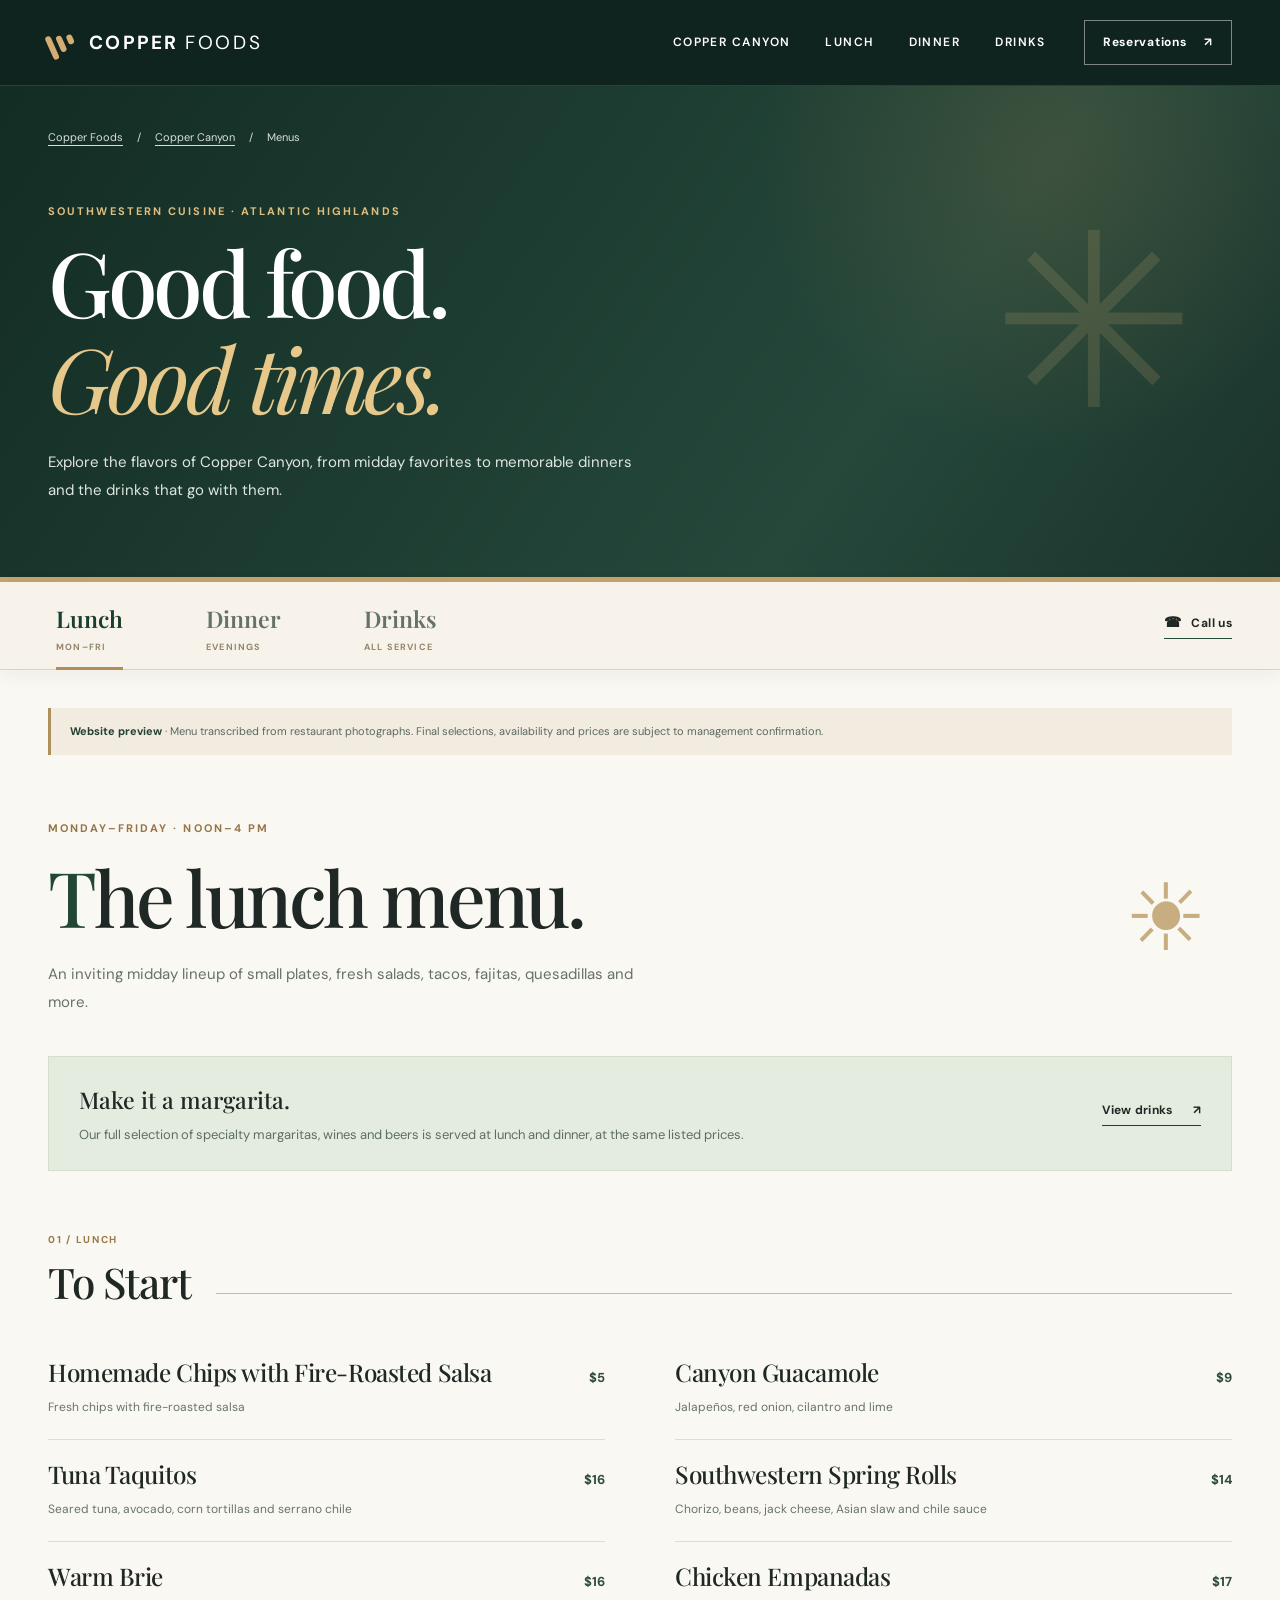
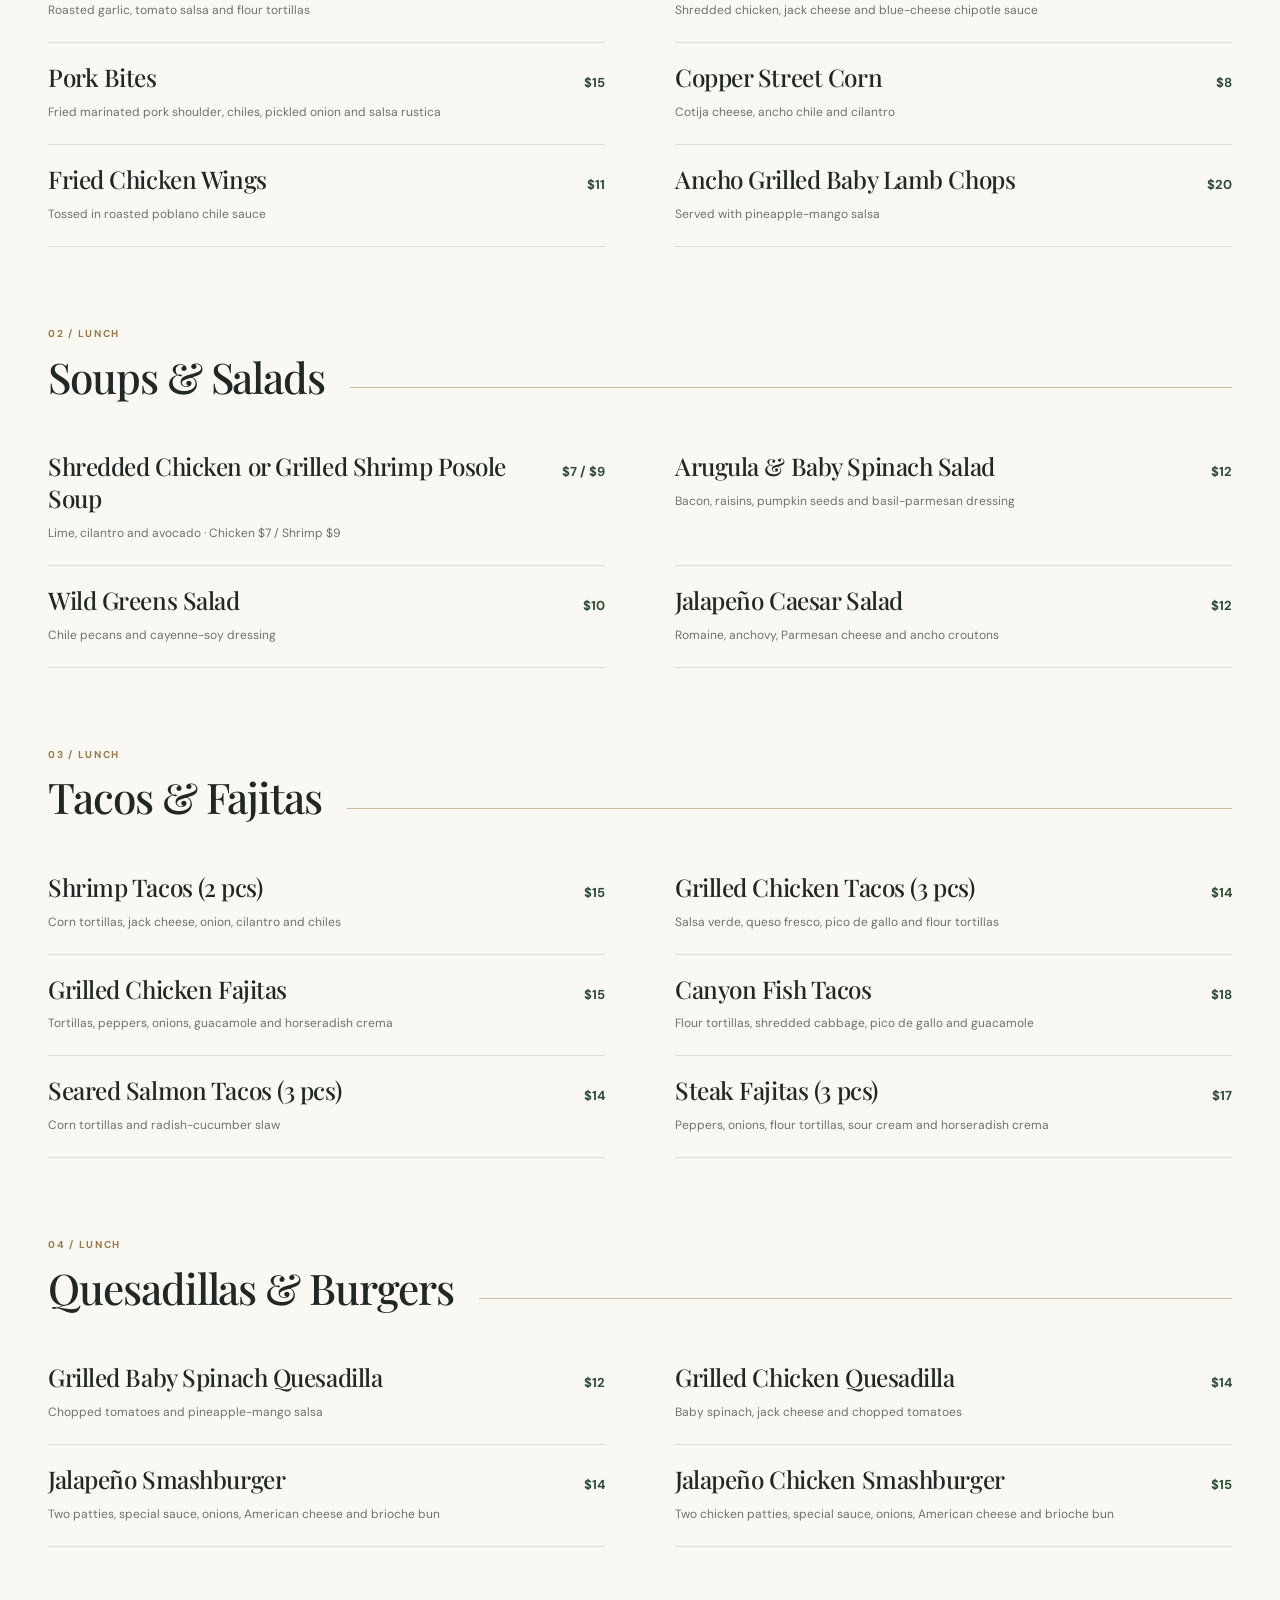
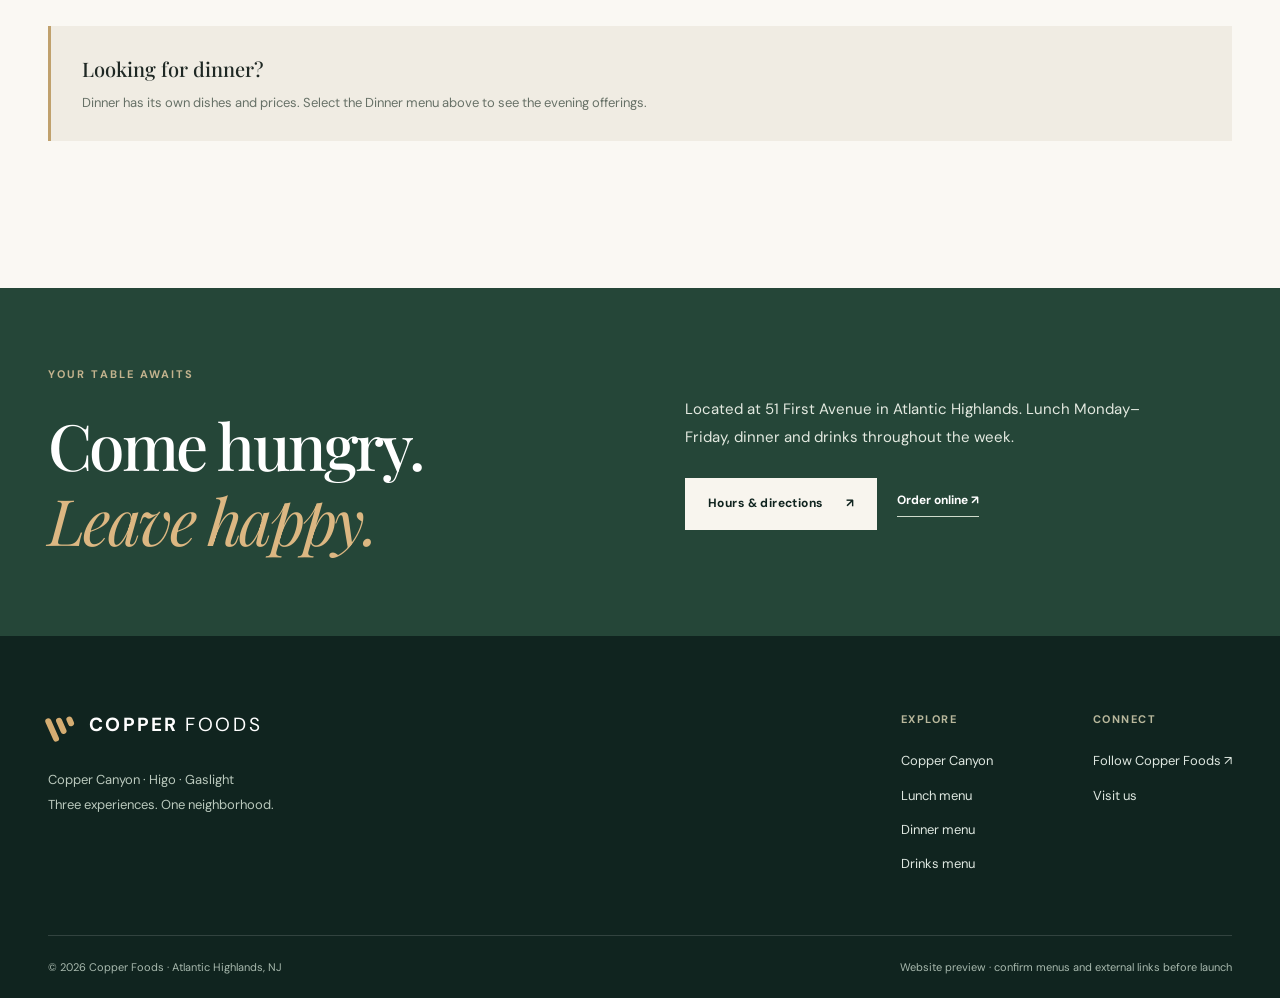
==== copper-canyon-menus.html @ 38e433e1 "Refine Rosé description on public-facing menu preview" ====
<!DOCTYPE html>
<html lang="en">
<head>
 <meta charset="utf-8">
 <meta name="viewport" content="width=device-width, initial-scale=1">
 <meta name="theme-color" content="#142720">
 <meta name="description" content="Explore Copper Canyon's lunch, dinner, and drinks menus in Atlantic Highlands, NJ. Signature margaritas, tequila, wine, beer, Southwestern plates and more.">
 <meta property="og:title" content="Lunch, Dinner & Drinks | Copper Canyon">
 <meta property="og:description" content="Explore the food and drinks at Copper Canyon in Atlantic Highlands, NJ.">
 <title>Menus | Copper Canyon | Atlantic Highlands</title>
 <link rel="preconnect" href="https://fonts.googleapis.com">
 <link rel="preconnect" href="https://fonts.gstatic.com" crossorigin>
 <link href="https://fonts.googleapis.com/css2?family=DM+Sans:wght@400;500;600;700&family=Playfair+Display:wght@400;500;600;700&display=swap" rel="stylesheet">
 <link rel="stylesheet" href="styles.css">
 <link rel="stylesheet" href="copper-canyon-menus.css">
 <script src="app.js" defer></script>
 <script src="copper-canyon-menus.js" defer></script>
</head>
<body class="cc-menu-site">
<a class="skip-link" href="#main">Skip to menus</a>
<header class="site-header">
 <div class="header-inner shell">
  <a class="wordmark" href="index.html" aria-label="Copper Foods home"><span class="wordmark-symbol" aria-hidden="true"><span></span><span></span><span></span></span><span>COPPER <em>FOODS</em></span></a>
  <nav class="desktop-nav" aria-label="Main navigation"><a href="copper-canyon.html">Copper Canyon</a><a href="#lunch">Lunch</a><a href="#dinner">Dinner</a><a href="#drinks">Drinks</a></nav>
  <a class="header-cta" href="https://www.yelp.com/reservations/copper-canyon-atlantic-highlands" target="_blank" rel="noopener noreferrer">Reservations <span aria-hidden="true">↗</span></a>
  <button class="menu-toggle" type="button" aria-expanded="false" aria-controls="mobile-navigation" aria-label="Open navigation"><span></span><span></span><span></span></button>
 </div>
 <nav class="mobile-nav" id="mobile-navigation" aria-label="Mobile navigation" hidden><a href="copper-canyon.html">Copper Canyon home</a><a href="#lunch">Lunch menu</a><a href="#dinner">Dinner menu</a><a href="#drinks">Drinks menu</a><a href="https://www.yelp.com/reservations/copper-canyon-atlantic-highlands" target="_blank" rel="noopener noreferrer">Reservations ↗</a></nav>
</header>
<main id="main">
<section class="digital-hero">
 <div class="section-shell digital-hero-content">
  <nav class="digital-breadcrumb" aria-label="Breadcrumb"><a href="index.html">Copper Foods</a><span>/</span><a href="copper-canyon.html">Copper Canyon</a><span>/</span><span aria-current="page">Menus</span></nav>
  <p class="eyebrow">SOUTHWESTERN CUISINE · ATLANTIC HIGHLANDS</p>
  <h1>Good food.<br><em>Good times.</em></h1>
  <p>Explore the flavors of Copper Canyon, from midday favorites to memorable dinners and the drinks that go with them.</p>
  <div class="digital-hero-sun" aria-hidden="true">✳</div>
 </div>
</section>
<div class="digital-menu-tools" id="menu-navigation">
 <div class="section-shell digital-menu-tools-inner">
  <nav class="digital-menu-nav" aria-label="Choose a menu">
   <a href="#lunch" class="digital-menu-link" aria-controls="lunch" aria-current="page">Lunch <span class="digital-menu-link-meta">MON–FRI</span></a>
   <a href="#dinner" class="digital-menu-link" aria-controls="dinner">Dinner <span class="digital-menu-link-meta">EVENINGS</span></a>
   <a href="#drinks" class="digital-menu-link" aria-controls="drinks">Drinks <span class="digital-menu-link-meta">ALL SERVICE</span></a>
  </nav>
  <div class="digital-menu-tools-cta"><a href="tel:+17322918444"><span aria-hidden="true">☎</span> Call us</a></div>
 </div>
</div>
<section class="menu-area section-shell" aria-label="Restaurant menus">
 <p class="menu-preview-note"><strong>Website preview</strong> · Menu transcribed from restaurant photographs. Final selections, availability and prices are subject to management confirmation.</p>
 <section class="menu-panel" id="lunch" aria-labelledby="lunch-heading">
 <div class="menu-panel-heading"><div><p class="eyebrow">Monday–Friday · Noon–4 PM</p><h2 id="lunch-heading">The lunch menu.</h2><p>An inviting midday lineup of small plates, fresh salads, tacos, fajitas, quesadillas and more.</p></div><span class="menu-panel-medallion" aria-hidden="true">☀</span></div>
 <aside class="menu-shared-drinks"><div><strong>Make it a margarita.</strong><p>Our full selection of specialty margaritas, wines and beers is served at lunch and dinner, at the same listed prices.</p></div><a href="#drinks" class="menu-inline-link">View drinks <span aria-hidden="true">↗</span></a></aside>
 <section class="digital-category" id="lunch-to-start" aria-labelledby="lunch-to-start-heading">
 <div class="digital-category-heading"><div><p class="digital-category-num">01 / LUNCH</p><h3 id="lunch-to-start-heading">To Start</h3></div><span class="digital-category-rule" aria-hidden="true"></span></div>
 <div class="digital-items"><article class="digital-item"><div class="digital-item-top"><h4>Homemade Chips with Fire-Roasted Salsa</h4><span class="digital-price">$5</span></div><p>Fresh chips with fire-roasted salsa</p></article>
<article class="digital-item"><div class="digital-item-top"><h4>Canyon Guacamole</h4><span class="digital-price">$9</span></div><p>Jalapeños, red onion, cilantro and lime</p></article>
<article class="digital-item"><div class="digital-item-top"><h4>Tuna Taquitos</h4><span class="digital-price">$16</span></div><p>Seared tuna, avocado, corn tortillas and serrano chile</p></article>
<article class="digital-item"><div class="digital-item-top"><h4>Southwestern Spring Rolls</h4><span class="digital-price">$14</span></div><p>Chorizo, beans, jack cheese, Asian slaw and chile sauce</p></article>
<article class="digital-item"><div class="digital-item-top"><h4>Warm Brie</h4><span class="digital-price">$16</span></div><p>Roasted garlic, tomato salsa and flour tortillas</p></article>
<article class="digital-item"><div class="digital-item-top"><h4>Chicken Empanadas</h4><span class="digital-price">$17</span></div><p>Shredded chicken, jack cheese and blue-cheese chipotle sauce</p></article>
<article class="digital-item"><div class="digital-item-top"><h4>Pork Bites</h4><span class="digital-price">$15</span></div><p>Fried marinated pork shoulder, chiles, pickled onion and salsa rustica</p></article>
<article class="digital-item"><div class="digital-item-top"><h4>Copper Street Corn</h4><span class="digital-price">$8</span></div><p>Cotija cheese, ancho chile and cilantro</p></article>
<article class="digital-item"><div class="digital-item-top"><h4>Fried Chicken Wings</h4><span class="digital-price">$11</span></div><p>Tossed in roasted poblano chile sauce</p></article>
<article class="digital-item"><div class="digital-item-top"><h4>Ancho Grilled Baby Lamb Chops</h4><span class="digital-price">$20</span></div><p>Served with pineapple-mango salsa</p></article></div>
 </section>
<section class="digital-category" id="lunch-soups-salads" aria-labelledby="lunch-soups-salads-heading">
 <div class="digital-category-heading"><div><p class="digital-category-num">02 / LUNCH</p><h3 id="lunch-soups-salads-heading">Soups &amp; Salads</h3></div><span class="digital-category-rule" aria-hidden="true"></span></div>
 <div class="digital-items"><article class="digital-item"><div class="digital-item-top"><h4>Shredded Chicken or Grilled Shrimp Posole Soup</h4><span class="digital-price">$7 / $9</span></div><p>Lime, cilantro and avocado · Chicken $7 / Shrimp $9</p></article>
<article class="digital-item"><div class="digital-item-top"><h4>Arugula &amp; Baby Spinach Salad</h4><span class="digital-price">$12</span></div><p>Bacon, raisins, pumpkin seeds and basil-parmesan dressing</p></article>
<article class="digital-item"><div class="digital-item-top"><h4>Wild Greens Salad</h4><span class="digital-price">$10</span></div><p>Chile pecans and cayenne-soy dressing</p></article>
<article class="digital-item"><div class="digital-item-top"><h4>Jalapeño Caesar Salad</h4><span class="digital-price">$12</span></div><p>Romaine, anchovy, Parmesan cheese and ancho croutons</p></article></div>
 </section>
<section class="digital-category" id="lunch-tacos-fajitas" aria-labelledby="lunch-tacos-fajitas-heading">
 <div class="digital-category-heading"><div><p class="digital-category-num">03 / LUNCH</p><h3 id="lunch-tacos-fajitas-heading">Tacos &amp; Fajitas</h3></div><span class="digital-category-rule" aria-hidden="true"></span></div>
 <div class="digital-items"><article class="digital-item"><div class="digital-item-top"><h4>Shrimp Tacos (2 pcs)</h4><span class="digital-price">$15</span></div><p>Corn tortillas, jack cheese, onion, cilantro and chiles</p></article>
<article class="digital-item"><div class="digital-item-top"><h4>Grilled Chicken Tacos (3 pcs)</h4><span class="digital-price">$14</span></div><p>Salsa verde, queso fresco, pico de gallo and flour tortillas</p></article>
<article class="digital-item"><div class="digital-item-top"><h4>Grilled Chicken Fajitas</h4><span class="digital-price">$15</span></div><p>Tortillas, peppers, onions, guacamole and horseradish crema</p></article>
<article class="digital-item"><div class="digital-item-top"><h4>Canyon Fish Tacos</h4><span class="digital-price">$18</span></div><p>Flour tortillas, shredded cabbage, pico de gallo and guacamole</p></article>
<article class="digital-item"><div class="digital-item-top"><h4>Seared Salmon Tacos (3 pcs)</h4><span class="digital-price">$14</span></div><p>Corn tortillas and radish-cucumber slaw</p></article>
<article class="digital-item"><div class="digital-item-top"><h4>Steak Fajitas (3 pcs)</h4><span class="digital-price">$17</span></div><p>Peppers, onions, flour tortillas, sour cream and horseradish crema</p></article></div>
 </section>
<section class="digital-category" id="lunch-quesadillas-burgers" aria-labelledby="lunch-quesadillas-burgers-heading">
 <div class="digital-category-heading"><div><p class="digital-category-num">04 / LUNCH</p><h3 id="lunch-quesadillas-burgers-heading">Quesadillas &amp; Burgers</h3></div><span class="digital-category-rule" aria-hidden="true"></span></div>
 <div class="digital-items"><article class="digital-item"><div class="digital-item-top"><h4>Grilled Baby Spinach Quesadilla</h4><span class="digital-price">$12</span></div><p>Chopped tomatoes and pineapple-mango salsa</p></article>
<article class="digital-item"><div class="digital-item-top"><h4>Grilled Chicken Quesadilla</h4><span class="digital-price">$14</span></div><p>Baby spinach, jack cheese and chopped tomatoes</p></article>
<article class="digital-item"><div class="digital-item-top"><h4>Jalapeño Smashburger</h4><span class="digital-price">$14</span></div><p>Two patties, special sauce, onions, American cheese and brioche bun</p></article>
<article class="digital-item"><div class="digital-item-top"><h4>Jalapeño Chicken Smashburger</h4><span class="digital-price">$15</span></div><p>Two chicken patties, special sauce, onions, American cheese and brioche bun</p></article></div>
 </section>
 
 <div class="menu-service-note"><strong>Looking for dinner?</strong><p>Dinner has its own dishes and prices. Select the Dinner menu above to see the evening offerings.</p></div>
 </section>
 <section class="menu-panel" id="dinner" aria-labelledby="dinner-heading">
 <div class="menu-panel-heading"><div><p class="eyebrow">Evenings Monday–Saturday</p><h2 id="dinner-heading">Dinner is served.</h2><p>Take your time with everything from small plates and Southwestern favorites to steaks, seafood, and sides.</p></div><span class="menu-panel-medallion" aria-hidden="true">✦</span></div>
 <aside class="menu-shared-drinks"><div><strong>Make it a margarita.</strong><p>Our full selection of specialty margaritas, wines and beers is served at lunch and dinner, at the same listed prices.</p></div><a href="#drinks" class="menu-inline-link">View drinks <span aria-hidden="true">↗</span></a></aside>
 <section class="digital-category" id="dinner-small-plates" aria-labelledby="dinner-small-plates-heading">
 <div class="digital-category-heading"><div><p class="digital-category-num">01 / DINNER</p><h3 id="dinner-small-plates-heading">Small Plates</h3></div><span class="digital-category-rule" aria-hidden="true"></span></div>
 <div class="digital-items"><article class="digital-item"><div class="digital-item-top"><h4>Chicken or Shrimp Posole Soup</h4><span class="digital-price">$9 / $11</span></div><p>Avocado, lime, onion and cilantro · Chicken $9 / Shrimp $11</p></article>
<article class="digital-item"><div class="digital-item-top"><h4>Original Guacamole</h4><span class="digital-price">$17</span></div><p>Avocado, lime, jalapeño and cilantro</p></article>
<article class="digital-item"><div class="digital-item-top"><h4>Tuna Taquitos</h4><span class="digital-price">$16</span></div><p>Seared ahi tuna, sweet serrano chile sauce, sliced avocado and corn tortilla</p></article>
<article class="digital-item"><div class="digital-item-top"><h4>Seared Salmon Tacos</h4><span class="digital-price">$14</span></div><p>Corn tortillas, radish, cucumber, chipotle sauce and cilantro</p></article>
<article class="digital-item"><div class="digital-item-top"><h4>Roasted Garlic/Chile Shrimp</h4><span class="digital-price">$19</span></div><p>Red sauce and roasted potatoes</p></article>
<article class="digital-item"><div class="digital-item-top"><h4>Pork Bites</h4><span class="digital-price">$18</span></div><p>Fried marinated pork shoulder, chiles, pickled red onion and salsa rustica</p></article>
<article class="digital-item"><div class="digital-item-top"><h4>Pacifico Calamari</h4><span class="digital-price">$18</span></div><p>Beer-battered calamari, chiles, onions and sriracha</p></article>
<article class="digital-item"><div class="digital-item-top"><h4>Agave Shrimp</h4><span class="digital-price">$17</span></div><p>Roasted shrimp, baby spinach and jalapeño-agave sauce</p></article>
<article class="digital-item"><div class="digital-item-top"><h4>Wild Greens Salad</h4><span class="digital-price">$10 / $19</span></div><p>Chile pecans and cayenne-soy dressing</p></article>
<article class="digital-item"><div class="digital-item-top"><h4>Arugula &amp; Baby Spinach Salad</h4><span class="digital-price">$14 / $26</span></div><p>Applewood bacon, tomato, pumpkin seeds, currants and basil-parmesan dressing</p></article>
<article class="digital-item"><div class="digital-item-top"><h4>Jalapeño Caesar Salad</h4><span class="digital-price">$14 / $27</span></div><p>Ancho chile tortilla croutons and romaine lettuce</p></article>
<article class="digital-item"><div class="digital-item-top"><h4>Warm Brie</h4><span class="digital-price">$16</span></div><p>Roasted garlic, charred tomato salsa and flour tortillas</p></article>
<article class="digital-item"><div class="digital-item-top"><h4>Stuffed Jalapeño Chiles</h4><span class="digital-price">$12</span></div><p>Chorizo, applewood-smoked bacon and jack cheese</p></article>
<article class="digital-item"><div class="digital-item-top"><h4>Baby Spinach Quesadilla</h4><span class="digital-price">$18</span></div><p>Spinach, jack cheese, tomato and mango-pineapple salsa</p></article>
<article class="digital-item"><div class="digital-item-top"><h4>Crab Cake</h4><span class="digital-price">$28</span></div><p>Colossal lump crab, peppers, panko coating and chipotle chile sauce</p></article>
<article class="digital-item"><div class="digital-item-top"><h4>Southwestern Springrolls</h4><span class="digital-price">$14</span></div><p>Chorizo sausage, black beans, jack cheese, Asian slaw and sriracha</p></article>
<article class="digital-item"><div class="digital-item-top"><h4>Grilled Baby Lamb Chops</h4><span class="digital-price">$20</span></div><p>Ancho chile and mango-pineapple salsa</p></article>
<article class="digital-item"><div class="digital-item-top"><h4>Shrimp Tacos</h4><span class="digital-price">$18</span></div><p>Corn tortillas, jack cheese, onion, cilantro and chiles</p></article>
<article class="digital-item"><div class="digital-item-top"><h4>Chicken Empanadas</h4><span class="digital-price">$17</span></div><p>Shredded chicken, jack cheese and blue-cheese chipotle sauce</p></article>
<article class="digital-item"><div class="digital-item-top"><h4>Jalapeño Smashburger</h4><span class="digital-price">$17</span></div><p>Onions, American cheese, special sauce, brioche bun and pickle</p></article>
<article class="digital-item"><div class="digital-item-top"><h4>Jalapeño Chicken Smashburger</h4><span class="digital-price">$17</span></div><p>Chicken version with onions, American cheese, special sauce, brioche bun and pickle</p></article></div>
 </section>
<section class="digital-category" id="dinner-large-plates" aria-labelledby="dinner-large-plates-heading">
 <div class="digital-category-heading"><div><p class="digital-category-num">02 / DINNER</p><h3 id="dinner-large-plates-heading">Large Plates</h3></div><span class="digital-category-rule" aria-hidden="true"></span></div>
 <div class="digital-items"><article class="digital-item"><div class="digital-item-top"><h4>Pork Tacos (3 pcs)</h4><span class="digital-price">$19</span></div><p>Pineapple, cilantro, chiles, queso fresco, lime, chopped onion and corn tortillas</p></article>
<article class="digital-item"><div class="digital-item-top"><h4>Beef Tacos (3 pcs)</h4><span class="digital-price">$25</span></div><p>Salsa verde, chopped onion, lime, cilantro and corn tortillas</p></article>
<article class="digital-item"><div class="digital-item-top"><h4>Grilled Shrimp Quesadilla</h4><span class="digital-price">$34</span></div><p>Black beans, fontina cheese, cilantro, árbol chile, guacamole and pickled red onion</p></article>
<article class="digital-item"><div class="digital-item-top"><h4>Grilled Shrimp Tostada</h4><span class="digital-price">$29</span></div><p>Jumbo shrimp, black beans, jack cheese, pickled red onion and pico de gallo</p></article>
<article class="digital-item"><div class="digital-item-top"><h4>Fish Tacos</h4><span class="digital-price">$18</span></div><p>Panko-crusted cod, lightly fried, guacamole, pico de gallo, spicy cayenne dressing and flour tortillas</p></article>
<article class="digital-item"><div class="digital-item-top"><h4>Shrimp &amp; Chorizo Risotto</h4><span class="digital-price">$36</span></div><p>Jumbo shrimp, jalapeño chile risotto, chorizo, sautéed leeks, baby spinach and Parmesan cheese</p></article>
<article class="digital-item"><div class="digital-item-top"><h4>Grilled Tuna &amp; Avocado Salad</h4><span class="digital-price">$28</span></div><p>Ahi tuna, wild greens, sesame seeds and wasabi rice vinegar dressing</p></article>
<article class="digital-item"><div class="digital-item-top"><h4>Chorizo Quesadilla</h4><span class="digital-price">$28</span></div><p>House-made chorizo, spinach, tomato, caramelized onion, jack cheese and guacamole</p></article>
<article class="digital-item"><div class="digital-item-top"><h4>N.Y. Strip</h4><span class="digital-price">$58</span></div><p>Pasilla chile rub</p></article>
<article class="digital-item"><div class="digital-item-top"><h4>Grilled Chicken Quesadilla</h4><span class="digital-price">$28</span></div><p>Spinach, caramelized onions, tomato, jack cheese and mango-pineapple salsa</p></article>
<article class="digital-item"><div class="digital-item-top"><h4>Black Bean &amp; Veggie Quesadilla</h4><span class="digital-price">$26</span></div><p>Caramelized onion, fontina cheese, spinach, carrots, pumpkin seeds and guacamole</p></article>
<article class="digital-item"><div class="digital-item-top"><h4>Chile Rellenos</h4><span class="digital-price">$29</span></div><p>Fried poblano pepper with goat cheese on black beans and shiitake mushrooms, slivered almonds and truffle oil</p></article>
<article class="digital-item"><div class="digital-item-top"><h4>Grilled 16 oz Pork Chop</h4><span class="digital-price">$38</span></div><p>With arugula and mango pico de gallo</p></article>
<article class="digital-item"><div class="digital-item-top"><h4>Grilled Fajitas</h4><span class="digital-price">$30 / $33 / $36</span></div><p>Peppers, onions, horseradish crema, guacamole and sour cream · Chicken $30 / Shrimp $33 / Steak $36</p></article></div>
 </section>
<section class="digital-category" id="dinner-sides-salsas" aria-labelledby="dinner-sides-salsas-heading">
 <div class="digital-category-heading"><div><p class="digital-category-num">03 / DINNER</p><h3 id="dinner-sides-salsas-heading">Sides &amp; Salsas</h3></div><span class="digital-category-rule" aria-hidden="true"></span></div>
 <div class="digital-items"><article class="digital-item"><div class="digital-item-top"><h4>Chips &amp; Charred Tomato Salsa</h4><span class="digital-price">$6</span></div></article>
<article class="digital-item"><div class="digital-item-top"><h4>Extra Chips or Salsa</h4><span class="digital-price">$1.50</span></div><p>Each</p></article>
<article class="digital-item"><div class="digital-item-top"><h4>Pico de Gallo</h4><span class="digital-price">$6</span></div></article>
<article class="digital-item"><div class="digital-item-top"><h4>Mango &amp; Pineapple Salsa</h4><span class="digital-price">$6.50</span></div></article>
<article class="digital-item"><div class="digital-item-top"><h4>Copper Street Corn</h4><span class="digital-price">$9</span></div></article>
<article class="digital-item"><div class="digital-item-top"><h4>Black Beans</h4><span class="digital-price">$4</span></div><p>With jack cheese</p></article>
<article class="digital-item"><div class="digital-item-top"><h4>Canyon Fries</h4><span class="digital-price">$5</span></div></article>
<article class="digital-item"><div class="digital-item-top"><h4>Sautéed Baby Spinach</h4><span class="digital-price">$5</span></div></article>
<article class="digital-item"><div class="digital-item-top"><h4>Small Guacamole</h4><span class="digital-price">$9</span></div></article></div>
 </section>
 <div class="menu-service-note"><strong>From the printed dinner menu</strong><p>3% processing fee applied to credit card payments. Parties of six or more subject to an automatic 20% gratuity.</p></div>
 
 </section>
 <section class="menu-panel" id="drinks" aria-labelledby="drinks-heading">
 <div class="menu-panel-heading"><div><p class="eyebrow">Served at lunch &amp; dinner · identical prices</p><h2 id="drinks-heading">Raise a glass.</h2><p>Specialty margaritas, thoughtfully chosen wines, and beers for every kind of gathering.</p></div><span class="menu-panel-medallion" aria-hidden="true">✳</span></div>
 <aside class="menu-shared-drinks menu-shared-drinks-gold"><div><strong>One drinks menu. All day.</strong><p>Every margarita, beer, and wine below is offered at the same price whether you’re here for lunch or dinner.</p></div></aside>
 <section class="digital-category" id="drinks-specialty-margaritas" aria-labelledby="drinks-specialty-margaritas-heading">
 <div class="digital-category-heading"><div><p class="digital-category-num">01 / DRINKS</p><h3 id="drinks-specialty-margaritas-heading">Specialty Margaritas</h3><p class="digital-category-note">House specialties</p></div><span class="digital-category-rule" aria-hidden="true"></span></div>
 <div class="digital-items"><article class="digital-item"><div class="digital-item-top"><h4>The Copper Canyon</h4><span class="digital-price">$17</span></div><p>Reposado tequila, fresh lime and agave</p></article>
<article class="digital-item"><div class="digital-item-top"><h4>Across the Street</h4><span class="digital-price">$18</span></div><p>Blanco tequila, Cointreau and fresh lime</p></article>
<article class="digital-item"><div class="digital-item-top"><h4>Grand Canyon</h4><span class="digital-price">$20</span></div><p>Reposado tequila, Grand Marnier and lime</p></article>
<article class="digital-item"><div class="digital-item-top"><h4>Smokin’</h4><span class="digital-price">$17</span></div><p>Reposado tequila infused with jalapeño chiles, fresh lime and agave</p></article>
<article class="digital-item"><div class="digital-item-top"><h4>The Slim</h4><span class="digital-price">$17</span></div><p>Blanco tequila, fresh lime, agave and club soda</p></article></div>
 </section>
<section class="digital-category" id="drinks-white-ros-sparkling-wines" aria-labelledby="drinks-white-ros-sparkling-wines-heading">
 <div class="digital-category-heading"><div><p class="digital-category-num">02 / DRINKS</p><h3 id="drinks-white-ros-sparkling-wines-heading">White, Rosé &amp; Sparkling Wines</h3><p class="digital-category-note">Still wines: 6 oz pour. Prices shown by glass / bottle unless noted.</p></div><span class="digital-category-rule" aria-hidden="true"></span></div>
 <div class="digital-items"><article class="digital-item"><div class="digital-item-top"><h4>La Luna Prosecco Split</h4><span class="digital-price">$10</span></div><p>Individual split</p></article>
<article class="digital-item"><div class="digital-item-top"><h4>Kendall-Jackson Vintner’s Reserve Sauvignon Blanc</h4><span class="digital-price">$14 / $48</span></div><p>2022</p></article>
<article class="digital-item"><div class="digital-item-top"><h4>Noble Vines 446 Monterey Chardonnay</h4><span class="digital-price">$15 / $55</span></div><p>2021</p></article>
<article class="digital-item"><div class="digital-item-top"><h4>Ruffino Delle Venezie Pinot Grigio</h4><span class="digital-price">$14 / $48</span></div><p>2021</p></article>
<article class="digital-item"><div class="digital-item-top"><h4>Rosé</h4><span class="digital-price">$48</span></div><p>Bottle only · Ask your server about the current selection</p></article></div>
 </section>
<section class="digital-category" id="drinks-red-wines" aria-labelledby="drinks-red-wines-heading">
 <div class="digital-category-heading"><div><p class="digital-category-num">03 / DRINKS</p><h3 id="drinks-red-wines-heading">Red Wines</h3><p class="digital-category-note">6 oz pour · Glass / bottle</p></div><span class="digital-category-rule" aria-hidden="true"></span></div>
 <div class="digital-items"><article class="digital-item"><div class="digital-item-top"><h4>Gnarly Head Pinot Noir</h4><span class="digital-price">$14 / $48</span></div><p>2021</p></article>
<article class="digital-item"><div class="digital-item-top"><h4>Portillo Cabernet Sauvignon</h4><span class="digital-price">$14 / $48</span></div><p>2021 · Argentina</p></article>
<article class="digital-item"><div class="digital-item-top"><h4>Leese-Fitch Collection Cabernet Sauvignon</h4><span class="digital-price">$16 / $55</span></div><p>2020 · Sonoma</p></article></div>
 </section>
<section class="digital-category" id="drinks-draft-beer-domestic-cans" aria-labelledby="drinks-draft-beer-domestic-cans-heading">
 <div class="digital-category-heading"><div><p class="digital-category-num">04 / DRINKS</p><h3 id="drinks-draft-beer-domestic-cans-heading">Draft Beer &amp; Domestic Cans</h3></div><span class="digital-category-rule" aria-hidden="true"></span></div>
 <div class="digital-items"><article class="digital-item"><div class="digital-item-top"><h4>Carton Canyon Draft</h4><span class="digital-price">$7</span></div><p>6.2% ABV · Our exclusive beer, hand-crafted in Atlantic Highlands</p></article>
<article class="digital-item"><div class="digital-item-top"><h4>Twin Lights Lager</h4><span class="digital-price">$7</span></div><p>4.8% ABV</p></article>
<article class="digital-item"><div class="digital-item-top"><h4>Calaveras</h4><span class="digital-price">$8</span></div><p>16 oz Mexican lager · 4.5% ABV</p></article>
<article class="digital-item"><div class="digital-item-top"><h4>Follow the Sun</h4><span class="digital-price">$8</span></div><p>16 oz Mexican lager · 4.7% ABV</p></article></div>
 </section>
<section class="digital-category" id="drinks-imported-bottled-beer" aria-labelledby="drinks-imported-bottled-beer-heading">
 <div class="digital-category-heading"><div><p class="digital-category-num">05 / DRINKS</p><h3 id="drinks-imported-bottled-beer-heading">Imported Bottled Beer</h3><p class="digital-category-note">$5.50 each</p></div><span class="digital-category-rule" aria-hidden="true"></span></div>
 <div class="digital-items"><article class="digital-item"><div class="digital-item-top"><h4>Corona Non-Alcoholic</h4><span class="digital-price">$5.50</span></div><p>Mexico</p></article>
<article class="digital-item"><div class="digital-item-top"><h4>Modelo Especial</h4><span class="digital-price">$5.50</span></div><p>Mexico</p></article>
<article class="digital-item"><div class="digital-item-top"><h4>Pacífico</h4><span class="digital-price">$5.50</span></div><p>Mexico</p></article>
<article class="digital-item"><div class="digital-item-top"><h4>Corona Light</h4><span class="digital-price">$5.50</span></div><p>Mexico</p></article>
<article class="digital-item"><div class="digital-item-top"><h4>Sol</h4><span class="digital-price">$5.50</span></div><p>Mexico</p></article>
<article class="digital-item"><div class="digital-item-top"><h4>Negra Modelo</h4><span class="digital-price">$5.50</span></div><p>Mexico</p></article></div>
 </section>
<section class="digital-category" id="drinks-ready-to-drink" aria-labelledby="drinks-ready-to-drink-heading">
 <div class="digital-category-heading"><div><p class="digital-category-num">06 / DRINKS</p><h3 id="drinks-ready-to-drink-heading">Ready-to-Drink</h3></div><span class="digital-category-rule" aria-hidden="true"></span></div>
 <div class="digital-items"><article class="digital-item"><div class="digital-item-top"><h4>Surfside</h4><span class="digital-price">$5.50</span></div><p>Vodka and iced tea (listed with bottled selections in source menu)</p></article></div>
 </section>
 
 
 </section>
</section>
<section class="digital-menu-outro">
 <div class="section-shell digital-menu-outro-inner"><div><p class="eyebrow">YOUR TABLE AWAITS</p><h2>Come hungry.<br><em>Leave happy.</em></h2></div><div><p>Located at 51 First Avenue in Atlantic Highlands. Lunch Monday–Friday, dinner and drinks throughout the week.</p><div class="digital-menu-actions"><a class="button button-light" href="copper-canyon.html#visit">Hours & directions <span aria-hidden="true">↗</span></a><a class="digital-menu-order" href="https://www.orderthecoppercanyon.com/" target="_blank" rel="noopener noreferrer">Order online ↗</a></div></div></div>
</section>
</main>
<footer class="site-footer">
 <div class="shell footer-main"><div><a class="wordmark footer-wordmark" href="index.html"><span class="wordmark-symbol" aria-hidden="true"><span></span><span></span><span></span></span><span>COPPER <em>FOODS</em></span></a><p>Copper Canyon · Higo · Gaslight<br>Three experiences. One neighborhood.</p></div><div class="footer-links"><div><strong>EXPLORE</strong><a href="copper-canyon.html">Copper Canyon</a><a href="#lunch">Lunch menu</a><a href="#dinner">Dinner menu</a><a href="#drinks">Drinks menu</a></div><div><strong>CONNECT</strong><a href="https://linktr.ee/copperfoods" target="_blank" rel="noopener noreferrer">Follow Copper Foods ↗</a><a href="copper-canyon.html#visit">Visit us</a></div></div></div>
 <div class="shell footer-bottom"><span>© <span id="year">2026</span> Copper Foods · Atlantic Highlands, NJ</span><span>Website preview · confirm menus and external links before launch</span></div>
</footer>
</body>
</html>
---- styles.css ----
:root {
  --pine:#152e28; --pine-deep:#10241f; --sage:#a6b6a3; --cream:#f8f5ee; --paper:#f3efe6; --ink:#1f2824; --muted:#646e65; --gold:#d5ad72; --border:rgba(28,48,39,.16);
  --display:"Playfair Display",Georgia,serif; --body:"DM Sans",Arial,sans-serif;
}
*,*::before,*::after{box-sizing:border-box}
html{scroll-behavior:smooth;scroll-padding-top:84px}
body{margin:0;background:var(--cream);color:var(--ink);font:400 16px/1.65 var(--body);-webkit-font-smoothing:antialiased}
img{display:block;width:100%;height:100%;object-fit:cover}
a{color:inherit;text-decoration:none}
button{font:inherit}
button:focus-visible,a:focus-visible{outline:3px solid var(--gold);outline-offset:5px}
.shell{width:min(100% - 96px,1380px);margin-inline:auto}
.section-shell{width:min(100% - 96px,1260px);margin-inline:auto}
.skip-link{position:absolute;left:20px;top:-70px;padding:12px 18px;background:#fff;color:#111;z-index:20}.skip-link:focus{top:10px}
.site-header{position:sticky;top:0;z-index:30;background:var(--pine-deep);color:#fff;border-bottom:1px solid rgba(255,255,255,.12)}
.header-inner{height:85px;display:flex;align-items:center;gap:38px;justify-content:space-between}
.wordmark{font-size:19px;line-height:1;letter-spacing:.12em;font-weight:700;display:inline-flex;gap:13px;align-items:center;white-space:nowrap}.wordmark em{font-style:normal;font-weight:400;letter-spacing:.14em}
.wordmark-symbol{width:28px;height:30px;display:flex;gap:4px;align-items:center;transform:rotate(-24deg)}.wordmark-symbol span{display:block;width:6px;background:var(--gold);height:25px;border-radius:5px}.wordmark-symbol span:nth-child(2){height:17px}.wordmark-symbol span:nth-child(3){height:10px}
.desktop-nav{display:flex;gap:35px;margin-left:auto}.desktop-nav a{font-size:12px;font-weight:600;letter-spacing:.12em;text-transform:uppercase;transition:color .2s}.desktop-nav a:hover,.header-cta:hover{color:var(--gold)}
.header-cta{border:1px solid rgba(255,255,255,.45);font-size:12px;letter-spacing:.06em;font-weight:700;padding:12px 18px;white-space:nowrap;transition:background .2s,color .2s}.header-cta span{margin-left:14px}
.menu-toggle,.mobile-nav{display:none}
.eyebrow{font-size:11px;font-weight:700;letter-spacing:.19em;line-height:1.6;margin:0 0 23px;text-transform:uppercase}
h1,h2,h3,p{margin-top:0}h1,h2,h3{font-family:var(--display);font-weight:500;line-height:1.18;letter-spacing:-.026em}h1 em,h2 em{font-weight:400;font-style:italic}
.hero{background:var(--pine);color:#fff;position:relative;overflow:hidden}
.hero-content{display:grid;grid-template-columns:47% 53%;min-height:680px;gap:0}
.hero-copy{display:flex;flex-direction:column;align-items:flex-start;justify-content:center;padding:70px 58px 85px 0}
.hero-eyebrow{color:var(--gold);display:flex;align-items:center;gap:13px}.line-mark{width:24px;height:1px;background:var(--gold)}
.hero h1{font-size:clamp(62px,6.4vw,107px);letter-spacing:-.047em;line-height:1.11;margin-bottom:27px}
.hero h1 em{color:var(--gold)}
.hero-subtitle{max-width:430px;color:#e3e8e3;font-size:16px;line-height:1.85;margin-bottom:33px}
.hero-actions{display:flex;align-items:center;flex-wrap:wrap;gap:22px}
.button{display:inline-flex;justify-content:center;align-items:center;gap:23px;padding:16px 23px;min-height:52px;font-size:12px;font-weight:700;letter-spacing:.035em;transition:background .2s,color .2s,transform .2s;white-space:nowrap}.button:hover{transform:translateY(-2px)}
.button-light{background:var(--cream);color:var(--pine-deep)}.button-light:hover{background:#e2d4bb}
.button-dark{background:var(--pine);color:white}.button-dark:hover{background:#254d40}
.text-link{font-size:12px;letter-spacing:.025em;font-weight:700;border-bottom:1px solid currentColor;display:inline-flex;align-items:center;gap:21px;padding-bottom:4px}.text-link:hover{color:#8c6a3c}.light-link{border:0;color:#f8f5ee}.light-link:hover{color:var(--gold)}
.hero-photos{display:grid;grid-template-columns:1.18fr 1fr;grid-template-rows:1fr 1fr;gap:12px;padding:43px 0 60px 10px;min-height:680px}
.hero-photo{position:relative;overflow:hidden;isolation:isolate}.hero-photo::after{content:"";position:absolute;inset:0;background:linear-gradient(180deg,transparent 45%,rgba(3,12,8,.79));z-index:1}
.hero-photo img{transition:transform .65s;filter:saturate(.8) contrast(1.05)}.hero-photo:hover img{transform:scale(1.055)}
.hero-photo-one{grid-row:span 2}
.hero-photo span{position:absolute;left:24px;bottom:24px;z-index:2;display:flex;flex-direction:column;gap:5px}.hero-photo strong{font-family:var(--display);font-size:clamp(20px,2vw,30px);font-weight:500;line-height:1.2}.hero-photo small{font-size:11px;letter-spacing:.08em;text-transform:uppercase;color:#e8e7df}
.hero-bottom{display:flex;justify-content:space-between;align-items:center;padding:0 0 27px;color:#b4c8b8;font-size:10px;letter-spacing:.18em;font-weight:700}.hero-bottom a span{font-size:17px;margin-left:12px}
.announcement{background:#e6d5b4}.announcement-inner{display:flex;align-items:center;gap:27px;min-height:77px}.announcement-label{letter-spacing:.15em;font-size:10px;font-weight:700;color:#7a562e;white-space:nowrap}.announcement p{margin:0;line-height:1.5;flex:1;font-size:14px}.announcement a{font-size:12px;font-weight:700;white-space:nowrap;border-bottom:1px solid;padding:4px 0}.announcement a span{margin-left:10px}
.intro{padding-top:113px;padding-bottom:117px}.section-top{display:flex;justify-content:space-between;align-items:end;gap:60px;margin-bottom:43px}.section-top .eyebrow{color:#847452}.section-top h2{font-size:clamp(48px,5.2vw,75px);margin:0}.section-top h2 em{color:#7e8b7a}.section-top>p{max-width:365px;font-size:16px;line-height:1.9;color:var(--muted);margin:0 0 8px}
.restaurant-grid{display:grid;grid-template-columns:repeat(3,minmax(0,1fr));gap:25px}.restaurant-card{background:#fff;min-width:0;box-shadow:0 10px 50px rgba(0,0,0,.035)}
.restaurant-image{display:block;height:335px;position:relative;overflow:hidden;background:#d9d6ca}.restaurant-image img{transition:transform .65s;filter:saturate(.85)}.restaurant-image:hover img{transform:scale(1.06)}
.number{position:absolute;top:17px;left:18px;background:rgba(255,255,255,.93);padding:7px 10px;font-size:10px;letter-spacing:.12em;font-weight:700}
.restaurant-card-body{padding:29px 29px 33px}.restaurant-card-body .eyebrow{font-size:10px;letter-spacing:.13em;color:#9a7848;margin:0 0 10px}
.restaurant-card h3{font-size:clamp(29px,2.9vw,43px);margin-bottom:12px}.restaurant-card-body>p:not(.eyebrow){color:var(--muted);font-size:14px;line-height:1.85;min-height:78px;margin-bottom:22px}
.feature{display:grid;grid-template-columns:1fr 1fr;min-height:645px}.feature-photo{position:relative;min-height:645px;background:#ccc}.feature-photo img{position:absolute;inset:0;filter:saturate(.83)}.image-caption{position:absolute;bottom:25px;left:32px;color:white;font-size:10px;font-weight:700;letter-spacing:.14em;text-shadow:0 2px 12px #333}
.feature-copy{background:#ede8dd;display:flex;align-items:center;justify-content:center;padding:75px clamp(40px,6vw,110px)}.feature-copy-inner{max-width:520px;width:100%}
.feature-copy .eyebrow{color:#85714e;margin-bottom:20px}.feature h2{font-size:clamp(46px,4.7vw,71px);line-height:1.15;margin-bottom:24px}.feature h2 em{color:#7e8b7a}
.feature-copy-inner>p:not(.eyebrow){font-size:15px;line-height:1.95;color:#606b63;margin-bottom:28px}
.feature-facts{display:flex;gap:35px;flex-wrap:wrap;border-top:1px solid var(--border);padding-top:23px;margin:18px 0 30px}.feature-facts div{display:flex;flex-direction:column;gap:4px}.feature-facts strong{font-size:11px;text-transform:uppercase;letter-spacing:.08em}.feature-facts span{font-size:12px;color:#656d64}
.feature-actions{display:flex;align-items:center;flex-wrap:wrap;gap:22px}
.reverse .feature-photo{order:2}.reverse .feature-copy{order:1;background:#f5f3eb}
.feature-gaslight .feature-copy{background:#e9e5da}
.cocktail-row{display:flex;flex-wrap:wrap;gap:7px;margin:0 0 24px}.cocktail-row span{font-size:10px;font-weight:700;letter-spacing:.015em;padding:7px 10px;border:1px solid #a6afa5;color:#53695c}
.story{text-align:center;background:#dce4d9;position:relative;overflow:hidden}.story-inner{padding:117px 20px 116px;position:relative}.story .eyebrow{color:#566c5d}.story h2{font-size:clamp(46px,6.2vw,90px);margin-bottom:26px}.story h2 em{color:#547965}.story p:not(.eyebrow){max-width:650px;margin:0 auto;line-height:1.9;color:#526357}.story-ornament{font-family:Georgia,serif;font-size:45px;display:block;color:#64816a;margin-top:37px;line-height:1}
.visit{padding-top:111px;padding-bottom:112px}.visit-top{margin-bottom:45px}
.visit-grid{display:grid;grid-template-columns:repeat(3,minmax(0,1fr));border-top:1px solid var(--border);border-bottom:1px solid var(--border)}
.visit-card{padding:40px 32px 38px 0;position:relative}.visit-card:not(:last-child){border-right:1px solid var(--border);margin-right:32px}
.visit-index{font-size:10px;letter-spacing:.15em;color:#9a7848;font-weight:700}.visit-card h3{font-size:34px;margin:15px 0}.visit-card p{font-size:14px;color:#697067;line-height:1.9;margin-bottom:12px}.visit-card .visit-detail{font-size:13px;min-height:25px;color:#354e41}.visit-card a{display:inline-flex;gap:18px;font-size:12px;font-weight:700;border-bottom:1px solid;margin-top:15px;padding-bottom:4px}
.hours-note{font-size:11px;color:#778178;margin:20px 0 0}
.end-banner{background:#244a3c;color:#fff}.end-banner-inner{padding:80px 0;display:grid;grid-template-columns:1.1fr .9fr;align-items:center;gap:75px}.end-banner .eyebrow{color:#c8d5bb}.end-banner h2{font-size:clamp(44px,5vw,73px);margin:0}.end-banner h2 em{color:#e8c397}.end-banner p:not(.eyebrow){max-width:450px;color:#e4eee6;line-height:1.85;margin-bottom:22px}
.site-footer{background:#10241f;color:#fff}.footer-main{padding:74px 0 60px;display:flex;justify-content:space-between;gap:60px}.footer-main p{font-size:13px;line-height:1.9;color:#bac9bd;margin:22px 0 0}.footer-links{display:flex;gap:100px}.footer-links>div{display:flex;flex-direction:column;gap:13px}.footer-links strong{font-size:11px;letter-spacing:.13em;color:#b9b89c;margin-bottom:9px}.footer-links a{font-size:13px;color:#dee7e0}.footer-links a:hover{color:#e8c397}.footer-bottom{border-top:1px solid rgba(255,255,255,.14);padding:22px 0;display:flex;align-items:center;justify-content:space-between;gap:20px;font-size:11px;color:#a8b9ae}
@media(max-width:1100px){.shell,.section-shell{width:min(100% - 64px,1260px)}.hero-content{grid-template-columns:49% 51%}.hero-copy{padding-right:25px}.hero h1{font-size:clamp(56px,6.4vw,85px)}.hero-actions{align-items:flex-start;flex-direction:column}.restaurant-image{height:275px}.restaurant-card-body{padding:23px}.feature-copy{padding:60px 45px}.feature{min-height:570px}.feature-photo{min-height:570px}}
@media(max-width:760px){html{scroll-padding-top:65px}.shell,.section-shell{width:min(100% - 40px,600px)}.header-inner{height:69px;gap:15px}.wordmark{font-size:16px}.desktop-nav,.header-cta{display:none}.menu-toggle{display:flex;flex-direction:column;justify-content:center;gap:5px;border:1px solid rgba(255,255,255,.5);width:42px;height:38px;background:transparent;padding:9px;cursor:pointer}.menu-toggle span{display:block;height:2px;background:white;width:100%}.mobile-nav:not([hidden]){display:flex;flex-direction:column;padding:6px 20px 20px;background:var(--pine-deep);border-top:1px solid rgba(255,255,255,.18)}.mobile-nav a{padding:13px 0;border-bottom:1px solid rgba(255,255,255,.13);font-size:13px}
.hero-content{display:flex;flex-direction:column;min-height:0}.hero-copy{padding:75px 0 55px}.hero h1{font-size:clamp(58px,11.5vw,85px)}.hero-subtitle{font-size:15px}.hero-actions{flex-direction:row;gap:17px}.hero-photos{min-height:355px;padding:0 0 25px;grid-template-columns:1.2fr 1fr;gap:7px}.hero-photo span{left:12px;bottom:13px}.hero-photo strong{font-size:18px}.hero-photo small{font-size:9px}.hero-bottom{padding-bottom:20px;font-size:9px}.hero-bottom>span{display:none}
.announcement-inner{min-height:0;padding:18px 0;align-items:flex-start;gap:8px;flex-wrap:wrap}.announcement-label{width:100%;font-size:9px}.announcement p{flex-basis:100%;font-size:13px}.announcement a{font-size:11px}
.intro{padding-top:80px;padding-bottom:85px}.section-top{display:block;margin-bottom:30px}.section-top h2{font-size:clamp(46px,9.2vw,65px);margin-bottom:24px}.section-top>p{font-size:14px;line-height:1.85}.restaurant-grid{grid-template-columns:1fr;gap:24px}.restaurant-image{height:310px}.restaurant-card h3{font-size:35px}.restaurant-card-body>p:not(.eyebrow){min-height:0}
.feature{grid-template-columns:1fr}.feature-photo,.reverse .feature-photo{order:1;min-height:340px}.feature-copy,.reverse .feature-copy{order:2;padding:63px 24px}.feature-copy-inner{max-width:560px}.feature h2{font-size:clamp(46px,9vw,67px)}
.story-inner{padding:85px 0}.story h2{font-size:clamp(43px,9vw,69px)}.story p:not(.eyebrow){font-size:14px}
.visit{padding-top:82px;padding-bottom:75px}.visit-grid{display:block}.visit-card{padding:31px 0;border-bottom:1px solid var(--border)}.visit-card:not(:last-child){border-right:0;margin:0}.visit-card:last-child{border-bottom:0}.visit-card .visit-detail{min-height:0}.end-banner-inner{grid-template-columns:1fr;padding:68px 0;gap:25px}.end-banner h2{font-size:clamp(43px,9vw,65px)}.footer-main{padding:65px 0 42px;flex-direction:column;gap:45px}.footer-links{gap:75px}.footer-bottom{align-items:flex-start;flex-direction:column;gap:5px}
}
@media(max-width:390px){.shell,.section-shell{width:calc(100% - 32px)}.hero-actions{flex-direction:column}.hero h1{font-size:56px}.hero-photos{min-height:295px}.hero-photo strong{font-size:15px}.hero-photo small{font-size:8px}.feature-facts{gap:18px}.footer-links{gap:48px}}
@media(prefers-reduced-motion:reduce){html{scroll-behavior:auto}*,*::before,*::after{transition-duration:0.01ms!important;animation-duration:0.01ms!important}}
---- copper-canyon-menus.css ----
/* Copper Canyon digital menus — shared venue design */
.cc-menu-site{background:#faf8f3}
.cc-menu-site .site-header{z-index:55}
.digital-hero{color:#fff;position:relative;overflow:hidden;background:radial-gradient(circle at 82% 15%,rgba(181,135,77,.17),transparent 26%),linear-gradient(125deg,#132c24,#25483b 68%,#1b332b);border-bottom:5px solid #c6a46c}
.digital-hero-content{position:relative;min-height:415px;padding:42px 0 72px;display:flex;flex-direction:column;align-items:flex-start;justify-content:center}
.digital-breadcrumb{display:flex;align-items:center;gap:14px;font-size:11px;color:#d9dfd7;margin:0 0 57px}
.digital-breadcrumb a{text-decoration:underline;text-underline-offset:4px}
.digital-breadcrumb a:hover{color:#e7c88b}
.digital-hero .eyebrow{color:#debd80;margin-bottom:12px}
.digital-hero h1{font-size:clamp(62px,7vw,98px);line-height:1.08;letter-spacing:-.05em;margin:0 0 23px}
.digital-hero h1 em{color:#e7c88b}
.digital-hero-content>p:not(.eyebrow){font-size:15px;line-height:1.85;max-width:585px;color:#dfe6df;margin:0}
.digital-hero-sun{position:absolute;right:3%;top:24%;font-family:Georgia,serif;font-size:clamp(130px,19vw,320px);line-height:1;color:rgba(218,181,120,.16);user-select:none;pointer-events:none}
.digital-menu-tools{position:sticky;top:85px;z-index:25;background:#f7f3ea;border-bottom:1px solid #d9d4c8;box-shadow:0 4px 18px rgba(19,35,29,.06)}
.digital-menu-tools-inner{display:flex;align-items:stretch;justify-content:space-between;min-height:85px;gap:24px}
.digital-menu-nav{display:flex;gap:0}
.digital-menu-link{display:flex;flex-direction:column;align-items:flex-start;justify-content:center;gap:2px;padding:18px 40px 14px 8px;margin-right:35px;font-family:var(--display);font-weight:600;font-size:23px;color:#657268;position:relative;transition:color .2s}
.digital-menu-link:after{content:"";position:absolute;bottom:-1px;left:8px;right:40px;height:3px;background:transparent}
.digital-menu-link:hover{color:#1b3c2f}
.digital-menu-link[aria-current="page"]{color:#1b3c2f}
.digital-menu-link[aria-current="page"]:after{background:#b38c57}
.digital-menu-link-meta{font-family:var(--body);font-size:9px;letter-spacing:.13em;font-weight:700;color:#95846a}
.digital-menu-tools-cta{display:flex;align-items:center}
.digital-menu-tools-cta a{font-size:12px;font-weight:700;letter-spacing:.03em;white-space:nowrap;border-bottom:1px solid #234936;padding-bottom:4px}
.digital-menu-tools-cta a span{margin-right:7px;font-size:14px}
.menu-area{padding-top:38px;padding-bottom:107px}
.menu-preview-note{padding:14px 19px;border-left:3px solid #ac915f;color:#5c695f;background:#f1ebe0;font-size:11px;line-height:1.8;margin:0 0 65px}
.menu-preview-note strong{color:#243f31}
.menu-panel[hidden]{display:none!important}
.menu-panel{scroll-margin-top:200px}
.menu-panel-heading{display:flex;justify-content:space-between;align-items:center;gap:30px;margin-bottom:39px}
.menu-panel-heading .eyebrow{color:#977448;margin-bottom:13px}
.menu-panel-heading h2{font-size:clamp(53px,6vw,86px);letter-spacing:-.045em;margin-bottom:18px}
.menu-panel-heading h2::first-letter{color:#234735}
.menu-panel-heading>div>p:not(.eyebrow){max-width:610px;font-size:15px;color:#667267;line-height:1.9;margin:0}
.menu-panel-medallion{color:#c7ad80;font-size:93px;font-family:Georgia,serif;font-weight:400;line-height:1;margin-right:25px}
.menu-shared-drinks{display:flex;align-items:center;justify-content:space-between;gap:26px;padding:24px 30px;background:#e4ebdf;border:1px solid #d3dece;margin-bottom:61px}
.menu-shared-drinks strong{display:block;font-family:var(--display);font-size:23px;font-weight:500;margin-bottom:6px}
.menu-shared-drinks p{font-size:13px;color:#5d6f60;line-height:1.65;margin:0;max-width:720px}
.menu-inline-link{white-space:nowrap;display:inline-flex;gap:20px;border-bottom:1px solid #1b3f30;padding-bottom:4px;font-size:12px;font-weight:700;letter-spacing:.025em}
.menu-inline-link:hover{color:#97682f}
.menu-shared-drinks-gold{background:#ede2ca;border-color:#e1cba8}
.menu-shared-drinks-gold p{color:#6c624e}
.digital-category{margin-bottom:79px;scroll-margin-top:210px}
.digital-category-heading{display:flex;align-items:flex-end;gap:25px;margin-bottom:30px}
.digital-category-heading>div{min-width:0}
.digital-category-num{font-size:10px;letter-spacing:.17em;color:#997849;font-weight:700;margin:0 0 8px}
.digital-category-heading h3{font-size:clamp(35px,3.3vw,51px);letter-spacing:-.025em;line-height:1.22;margin:0}
.digital-category-rule{height:1px;background:#cabd9f;flex:1;margin-bottom:14px;min-width:30px}
.digital-category-note{font-size:12px;line-height:1.7;color:#727d71;margin:10px 0 0}
.digital-items{display:grid;grid-template-columns:repeat(2,minmax(0,1fr));column-gap:70px;row-gap:0}
.digital-item{padding:19px 0 21px;border-bottom:1px solid #deddd4;min-width:0}
.digital-item-top{display:flex;align-items:baseline;gap:16px;justify-content:space-between}
.digital-item h4{font-family:var(--display);font-size:clamp(19px,1.9vw,26px);font-weight:500;letter-spacing:-.018em;line-height:1.31;margin:0;min-width:0}
.digital-price{font-family:var(--body);font-size:13px;white-space:nowrap;letter-spacing:0;font-weight:700;color:#2d4c39;flex-shrink:0}
.digital-item>p{font-size:12px;line-height:1.75;color:#68746b;max-width:530px;margin:8px 0 0}
.menu-service-note{margin:18px 0 40px;padding:26px 31px;background:#f0ece3;border-left:3px solid #c0a16d}
.menu-service-note strong{font-family:var(--display);font-size:20px;font-weight:500}
.menu-service-note p{font-size:13px;color:#677167;line-height:1.85;margin:6px 0 0}
.digital-menu-outro{background:#254638;color:#fff}
.digital-menu-outro-inner{padding:78px 0;display:grid;grid-template-columns:1fr 1fr;gap:90px;align-items:center}
.digital-menu-outro .eyebrow{color:#c3b38e}
.digital-menu-outro h2{font-size:clamp(47px,5vw,75px);letter-spacing:-.04em;margin:0}
.digital-menu-outro h2 em{color:#dcb782}
.digital-menu-outro-inner>div:last-child>p{color:#e3e9e0;max-width:460px;font-size:15px;line-height:1.9;margin:0 0 26px}
.digital-menu-actions{display:flex;align-items:center;gap:20px;flex-wrap:wrap}
.digital-menu-order{font-size:12px;font-weight:700;border-bottom:1px solid #cfdacb;padding-bottom:5px}
@media(max-width:1100px){
 .digital-hero-content{min-height:370px}
 .digital-menu-link{padding-right:17px;margin-right:20px}
 .digital-menu-link:after{right:17px}
 .digital-items{column-gap:42px}
 .digital-item h4{font-size:21px}
}
@media(max-width:760px){
 .digital-hero-content{min-height:340px;padding:27px 0 53px}
 .digital-breadcrumb{margin-bottom:45px;font-size:10px}
 .digital-hero .eyebrow{font-size:10px}
 .digital-hero h1{font-size:clamp(56px,11.3vw,82px)}
 .digital-hero-content>p:not(.eyebrow){font-size:13px}
 .digital-hero-sun{right:-20px;top:125px;font-size:140px}
 .digital-menu-tools{top:69px}
 .digital-menu-tools-inner{min-height:72px}
 .digital-menu-nav{width:100%;display:grid;grid-template-columns:repeat(3,minmax(0,1fr))}
 .digital-menu-link{align-items:center;font-size:20px;padding:12px 7px;margin-right:0}
 .digital-menu-link:after{right:8px}
 .digital-menu-link-meta{font-size:8px}
 .digital-menu-tools-cta{display:none}
 .menu-area{padding-top:23px;padding-bottom:65px}
 .menu-preview-note{font-size:10px;padding:12px 14px;margin-bottom:45px}
 .menu-panel-heading{gap:8px;margin-bottom:28px}
 .menu-panel-heading h2{font-size:clamp(48px,9vw,70px)}
 .menu-panel-heading .eyebrow{font-size:10px}
 .menu-panel-heading>div>p:not(.eyebrow){font-size:13px}
 .menu-panel-medallion{font-size:55px;margin-right:0}
 .menu-shared-drinks{flex-direction:column;align-items:flex-start;padding:19px;gap:15px;margin-bottom:47px}
 .menu-shared-drinks strong{font-size:21px}
 .menu-shared-drinks p{font-size:12px}
 .digital-category{margin-bottom:48px}
 .digital-category-heading{margin-bottom:14px}
 .digital-category-heading h3{font-size:37px}
 .digital-items{grid-template-columns:1fr}
 .digital-item{padding:16px 0 18px}
 .digital-item h4{font-size:21px}
 .digital-item>p{font-size:12px;line-height:1.7}
 .digital-price{font-size:13px}
 .menu-service-note{padding:20px}
 .digital-menu-outro-inner{grid-template-columns:1fr;padding:60px 0;gap:24px}
 .digital-menu-outro h2{font-size:clamp(48px,9vw,65px)}
 .digital-menu-outro-inner>div:last-child>p{font-size:13px}
}
@media(max-width:390px){.digital-menu-link{font-size:18px}.digital-price{font-size:12px}.digital-item h4{font-size:19px}.digital-item-top{gap:10px}.menu-panel-medallion{display:none}}
@media(prefers-reduced-motion:reduce){.digital-menu-link{transition:none}}
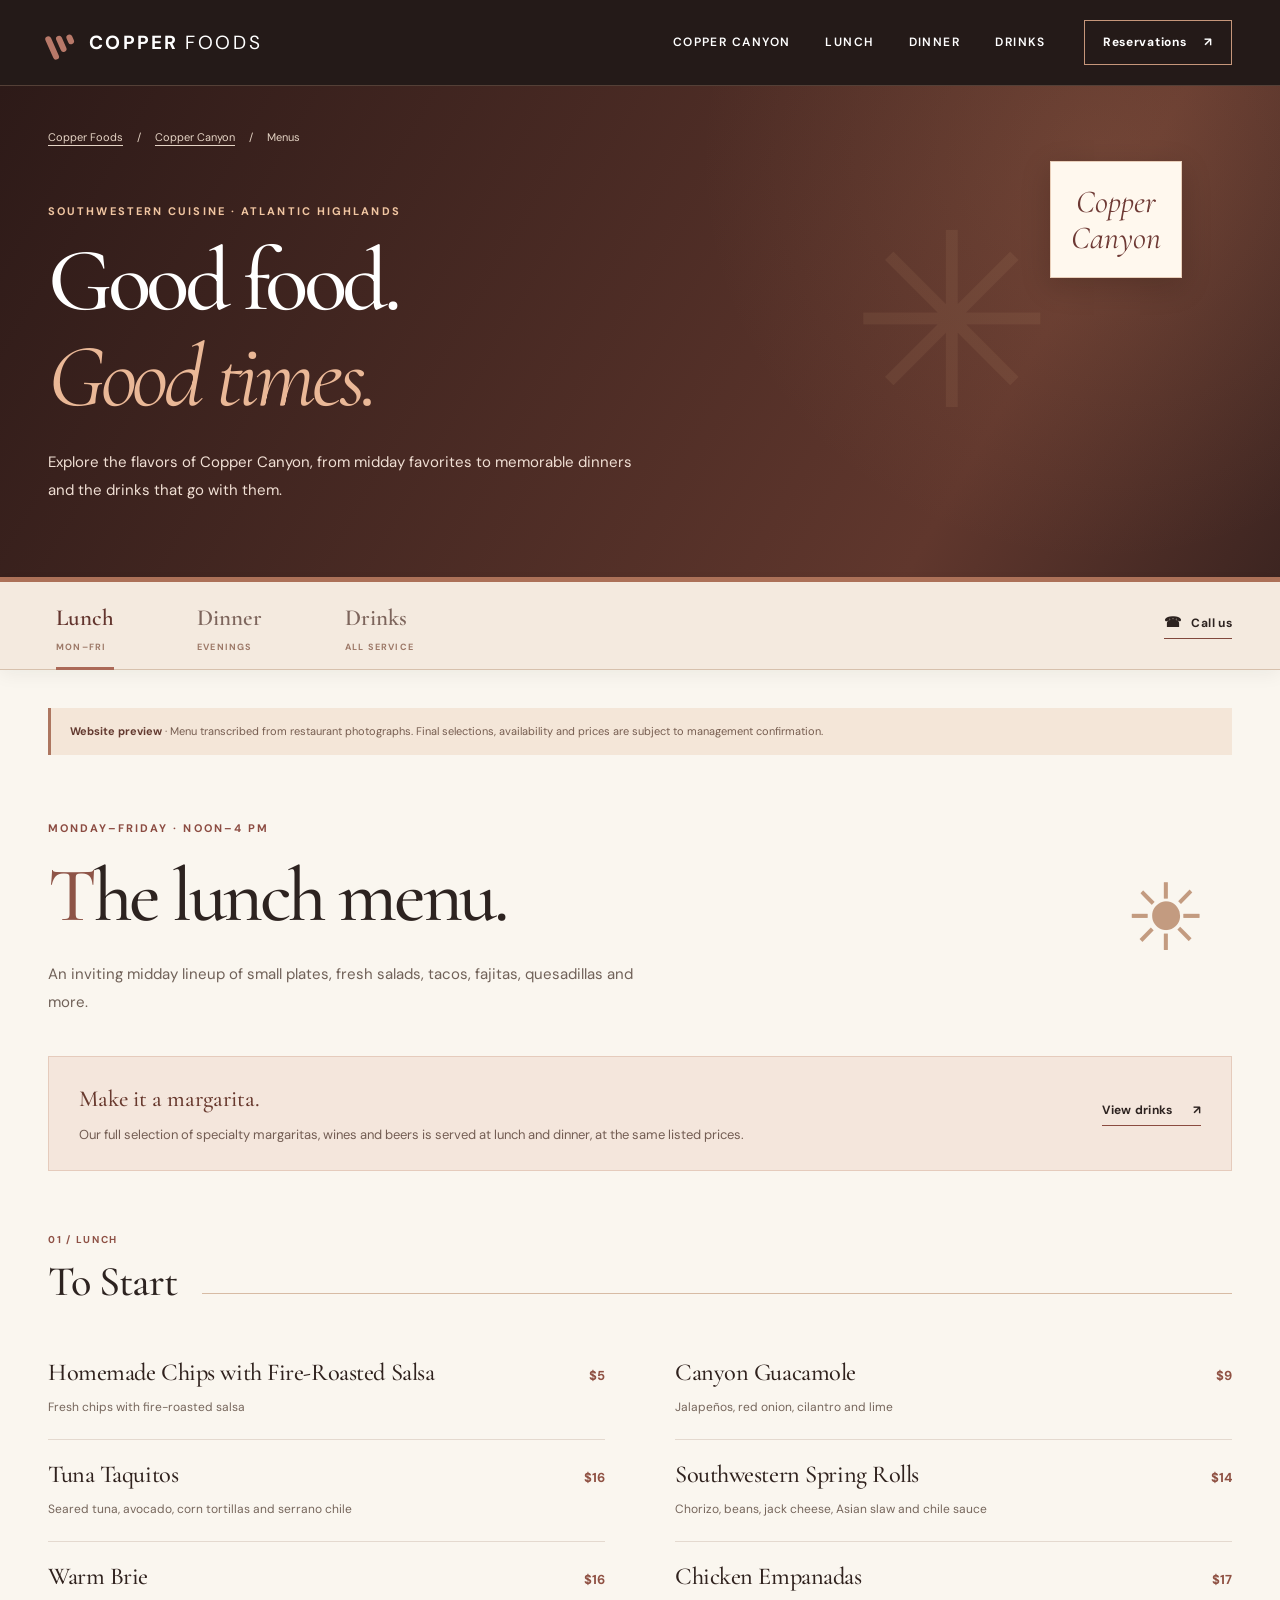
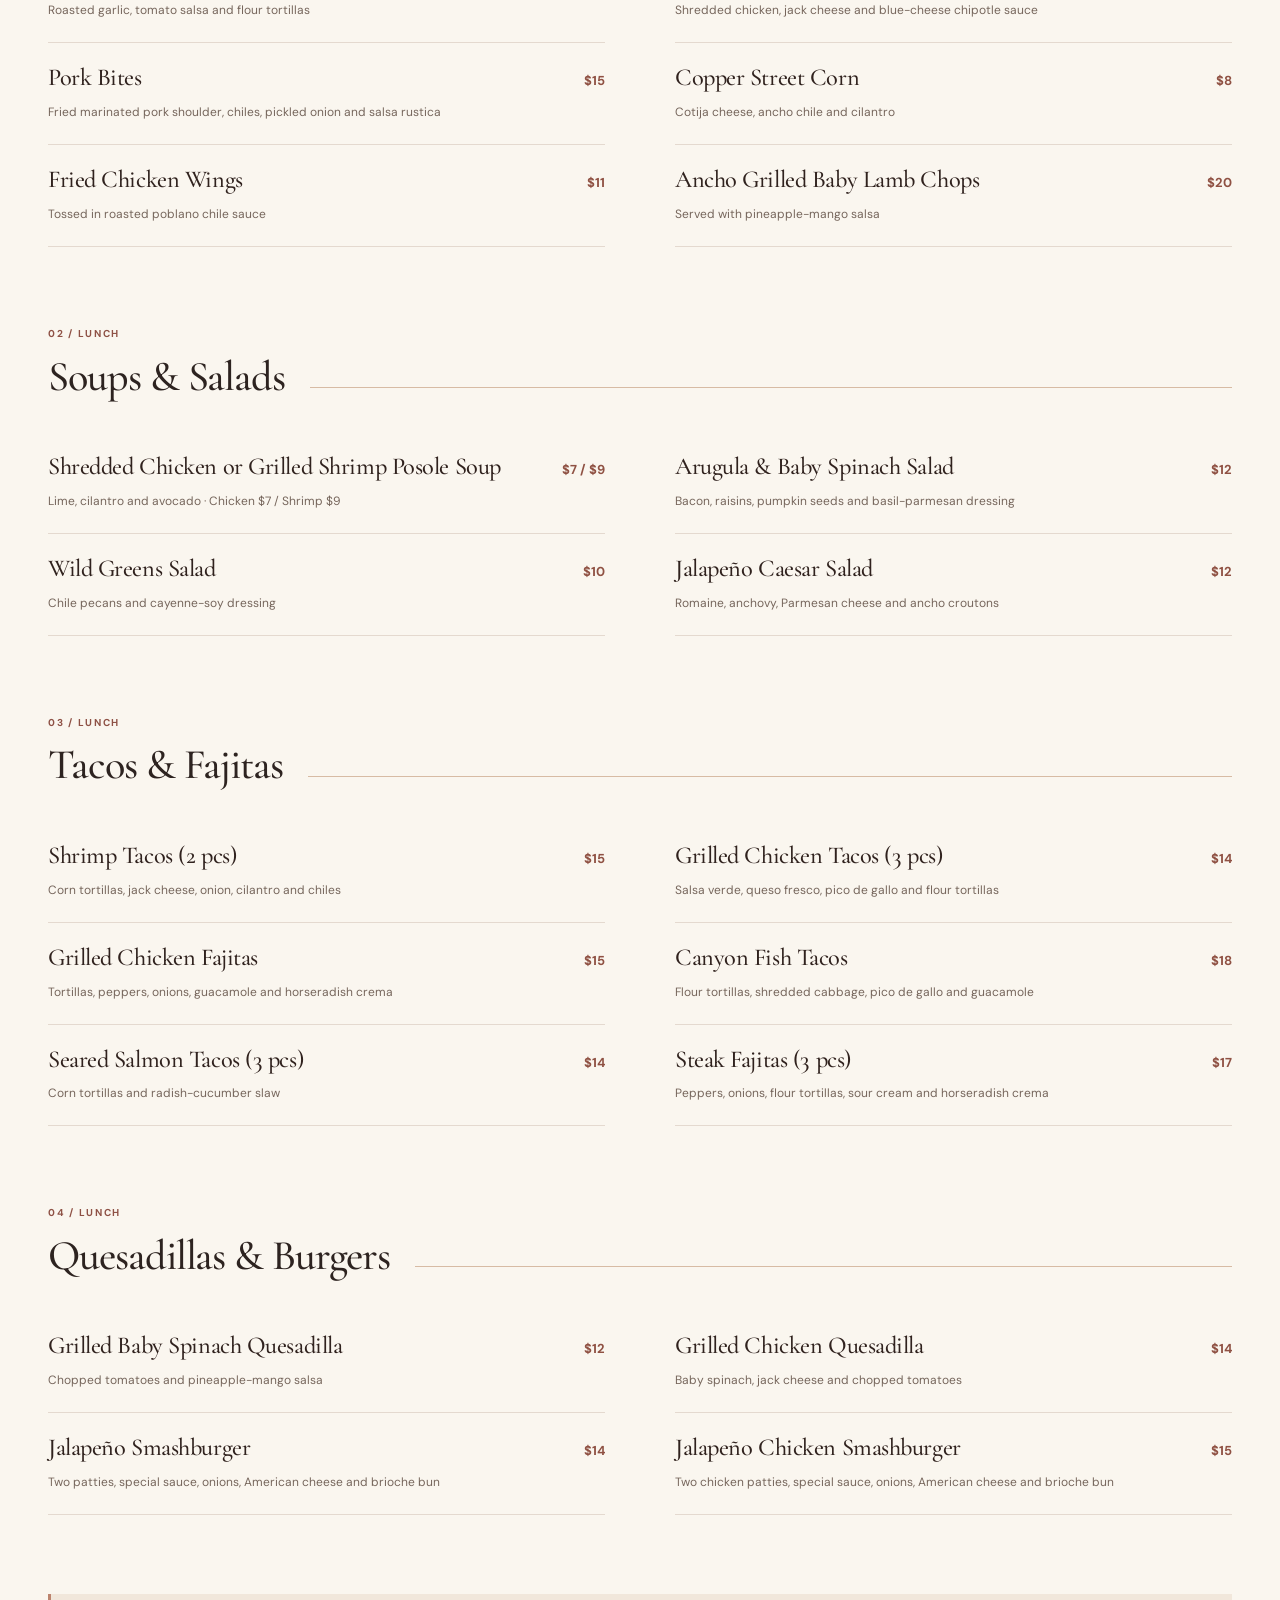
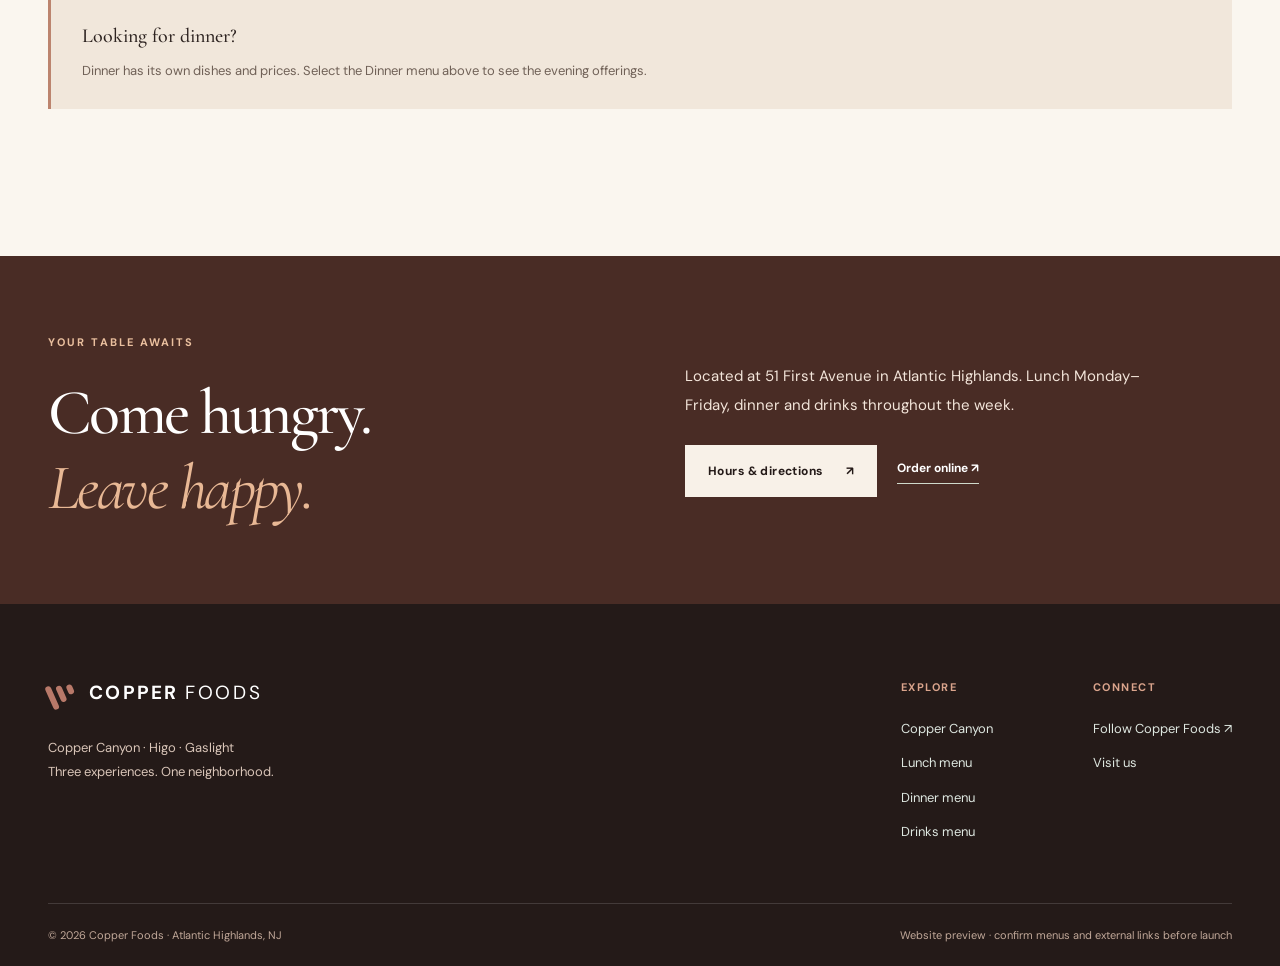
==== commit 95a1955c: "Carry Copper Canyon logo copper tones and serif typography into all menus" ====
--- a/copper-canyon-menus.html
+++ b/copper-canyon-menus.html
@@ -3,16 +3,17 @@
 <head>
  <meta charset="utf-8">
  <meta name="viewport" content="width=device-width, initial-scale=1">
- <meta name="theme-color" content="#142720">
+ <meta name="theme-color" content="#241a18">
  <meta name="description" content="Explore Copper Canyon's lunch, dinner, and drinks menus in Atlantic Highlands, NJ. Signature margaritas, tequila, wine, beer, Southwestern plates and more.">
  <meta property="og:title" content="Lunch, Dinner & Drinks | Copper Canyon">
  <meta property="og:description" content="Explore the food and drinks at Copper Canyon in Atlantic Highlands, NJ.">
  <title>Menus | Copper Canyon | Atlantic Highlands</title>
  <link rel="preconnect" href="https://fonts.googleapis.com">
  <link rel="preconnect" href="https://fonts.gstatic.com" crossorigin>
- <link href="https://fonts.googleapis.com/css2?family=DM+Sans:wght@400;500;600;700&family=Playfair+Display:wght@400;500;600;700&display=swap" rel="stylesheet">
+ <link href="https://fonts.googleapis.com/css2?family=Cormorant+Garamond:ital,wght@0,400;0,500;0,600;1,400;1,500&family=DM+Sans:wght@400;500;600;700&display=swap" rel="stylesheet">
  <link rel="stylesheet" href="styles.css">
  <link rel="stylesheet" href="copper-canyon-menus.css">
+ <link rel="stylesheet" href="copper-canyon-theme.css">
  <script src="app.js" defer></script>
  <script src="copper-canyon-menus.js" defer></script>
 </head>
@@ -31,6 +32,7 @@
 <section class="digital-hero">
  <div class="section-shell digital-hero-content">
   <nav class="digital-breadcrumb" aria-label="Breadcrumb"><a href="index.html">Copper Foods</a><span>/</span><a href="copper-canyon.html">Copper Canyon</a><span>/</span><span aria-current="page">Menus</span></nav>
+  <div class="cc-brand-plate cc-brand-plate-small"><img src="https://static.wixstatic.com/media/fb6df9_c9702d12a1c1456aaa371bfe033fb192~mv2.png" alt="Original Copper Canyon horseshoe logo" onerror="this.style.display='none';this.nextElementSibling.hidden=false"><span class="cc-brand-fallback" hidden>Copper Canyon</span></div>
   <p class="eyebrow">SOUTHWESTERN CUISINE · ATLANTIC HIGHLANDS</p>
   <h1>Good food.<br><em>Good times.</em></h1>
   <p>Explore the flavors of Copper Canyon, from midday favorites to memorable dinners and the drinks that go with them.</p>
@@ -95,7 +97,7 @@
  <div class="menu-panel-heading"><div><p class="eyebrow">Evenings Monday–Saturday</p><h2 id="dinner-heading">Dinner is served.</h2><p>Take your time with everything from small plates and Southwestern favorites to steaks, seafood, and sides.</p></div><span class="menu-panel-medallion" aria-hidden="true">✦</span></div>
  <aside class="menu-shared-drinks"><div><strong>Make it a margarita.</strong><p>Our full selection of specialty margaritas, wines and beers is served at lunch and dinner, at the same listed prices.</p></div><a href="#drinks" class="menu-inline-link">View drinks <span aria-hidden="true">↗</span></a></aside>
  <section class="digital-category" id="dinner-small-plates" aria-labelledby="dinner-small-plates-heading">
- <div class="digital-category-heading"><div><p class="digital-category-num">01 / DINNER</p><h3 id="dinner-small-plates-heading">Small Plates</h3></div><span class="digital-category-rule" aria-hidden="true"></span></div>
+ <div class="digital-category-heading"><div><p class="digital-category-num">01 / DINNER</p><h3 id="dinner-small-plates-heading">Small Plates</h3><p class="digital-category-note">Ask your server about Higo sushi offerings at Copper Canyon.</p></div><span class="digital-category-rule" aria-hidden="true"></span></div>
  <div class="digital-items"><article class="digital-item"><div class="digital-item-top"><h4>Chicken or Shrimp Posole Soup</h4><span class="digital-price">$9 / $11</span></div><p>Avocado, lime, onion and cilantro · Chicken $9 / Shrimp $11</p></article>
 <article class="digital-item"><div class="digital-item-top"><h4>Original Guacamole</h4><span class="digital-price">$17</span></div><p>Avocado, lime, jalapeño and cilantro</p></article>
 <article class="digital-item"><div class="digital-item-top"><h4>Tuna Taquitos</h4><span class="digital-price">$16</span></div><p>Seared ahi tuna, sweet serrano chile sauce, sliced avocado and corn tortilla</p></article>
--- a/copper-canyon-theme.css
+++ b/copper-canyon-theme.css
@@ -0,0 +1,142 @@
+/* Copper Canyon visual identity — source: existing restaurant website assets
+   and the restaurant's printed menu/logo supplied for the project.
+   Scope intentionally limited to Copper Canyon pages, not Higo or Gaslight.
+   Review by management before production launch.
+*/
+.cc-site,.cc-menu-site{
+  --pine:#31201e;
+  --pine-deep:#241a18;
+  --sage:#b38a7c;
+  --cream:#f8f1e8;
+  --paper:#f2e8dc;
+  --ink:#2e2420;
+  --muted:#6c5b54;
+  --gold:#d6a183;
+  --border:rgba(68,42,37,.2);
+  --display:"Cormorant Garamond",Georgia,"Times New Roman",serif;
+  background:#faf6ef;
+  color:#2d2320;
+}
+.cc-site .site-header,.cc-menu-site .site-header{background:#241a18;border-bottom:1px solid rgba(219,173,143,.26)}
+.cc-site .wordmark-symbol span,.cc-menu-site .wordmark-symbol span{background:#b87969}
+.cc-site .header-cta,.cc-menu-site .header-cta{border-color:#c6967a}
+.cc-site .header-cta:hover,.cc-menu-site .header-cta:hover{color:#f2be9c}
+.cc-site .desktop-nav a:hover,.cc-menu-site .desktop-nav a:hover{color:#d6a183}
+.cc-site .button-dark,.cc-menu-site .button-dark{background:#6c3b34}
+.cc-site .button-dark:hover,.cc-menu-site .button-dark:hover{background:#914c40}
+.cc-site .text-link:hover,.cc-menu-site .text-link:hover{color:#8f4b41}
+.cc-site .eyebrow,.cc-menu-site .eyebrow{color:#814a40}
+.cc-site h1,.cc-menu-site h1{font-weight:500}
+.cc-site h2,.cc-menu-site h2{font-weight:500}
+.cc-site .cc-hero{background:#2b1c19;min-height:740px}
+.cc-site .cc-hero-content{min-height:740px;padding-top:65px;padding-bottom:64px}
+.cc-site .cc-hero-photo img{filter:saturate(.87) contrast(1.04)}
+.cc-site .cc-hero-shade{background:linear-gradient(90deg,rgba(36,20,19,.96) 0%,rgba(37,22,19,.83) 35%,rgba(44,25,22,.2) 90%),linear-gradient(0deg,rgba(35,20,16,.35),transparent 45%)}
+.cc-site .cc-kicker{color:#e9bc9d}
+.cc-site .cc-kicker span{background:#d9a88a}
+.cc-site .cc-hero h1{font-size:clamp(70px,7.4vw,117px)}
+.cc-site .cc-hero h1 em{color:#e5b393}
+.cc-site .cc-hero-content>p:not(.cc-kicker){color:#efe2d5}
+.cc-site .cc-hero-meta{color:#f2dbca}
+.cc-site .cc-button-outline{background:rgba(44,24,21,.3)}
+.cc-site .cc-button-outline:hover{background:rgba(255,235,210,.15)}
+.cc-site .cc-lunch{background:#c28e75;color:#211817;border-top:1px solid #b37865;border-bottom:1px solid #b37865}
+.cc-site .cc-lunch .eyebrow{color:#50291f}
+.cc-site .cc-sun{color:#64352c}
+.cc-site .cc-lunch h2 em{color:#643a31}
+.cc-site .cc-intro .eyebrow{color:#8d4a40}
+.cc-site .cc-intro h2 em{color:#9b594e}
+.cc-site .cc-intro-copy p{color:#6a5a51}
+.cc-site .cc-menu-section{background:#eee3d5}
+.cc-site .cc-section-head .eyebrow{color:#905144}
+.cc-site .cc-section-head h2 em{color:#a36759}
+.cc-site .cc-section-head>p{color:#665950}
+.cc-site .cc-menu-card{background:#fffbf5;box-shadow:0 8px 24px rgba(56,31,25,.035)}
+.cc-site .cc-menu-number{color:#9b584b}
+.cc-site .cc-menu-card p{color:#6c5c53}
+.cc-site .cc-menu-card a,.cc-site .cc-actions a:not(.cc-action-secondary){border-color:#9f6555}
+.cc-site .cc-menu-note{color:#736357}
+.cc-site .cc-actions{background:#faf6ef}
+.cc-site .cc-action-icon{color:#8f4b40;border-color:#9c6459}
+.cc-site .cc-actions .eyebrow{color:#8a5146}
+.cc-site .cc-actions p:not(.eyebrow){color:#6c5a52}
+.cc-site .cc-drinks-copy{background:#482820}
+.cc-site .cc-drinks .eyebrow{color:#e0ae8e}
+.cc-site .cc-drinks h2 em{color:#e5b393}
+.cc-site .cc-drinks p:not(.eyebrow){color:#f1e2d9}
+.cc-site .cc-gallery .cc-section-head h2 em{color:#9b594e}
+.cc-site .cc-events{background:#4b2c27}
+.cc-site .cc-events .eyebrow{color:#ebba97}
+.cc-site .cc-events h2 em{color:#ebbc9a}
+.cc-site .cc-events-inner>div:last-child>p:first-child{color:#f2e5db}
+.cc-site .cc-events .cc-events-note{color:#dcc2af}
+.cc-site .cc-visit-grid .eyebrow{color:#99574a}
+.cc-site .cc-visit-grid p{color:#766157}
+.cc-site .cc-visit-grid .cc-fineprint{color:#8b7b71}
+.cc-site .cc-visit-grid h3 a:hover,.cc-site .cc-socials a:hover{color:#954f43}
+.cc-site .cc-takeout-row p{color:#6c5b53}
+.cc-site .cc-lightbox{background:rgba(29,15,13,.95)}
+.cc-site .cc-lightbox-panel p{color:#e6d7ca}
+.cc-site .site-footer,.cc-menu-site .site-footer{background:#241a18}
+.cc-site .footer-links strong,.cc-menu-site .footer-links strong{color:#daa48c}
+.cc-site .footer-links a:hover,.cc-menu-site .footer-links a:hover{color:#f1bc9c}
+.cc-site .footer-main p,.cc-menu-site .footer-main p{color:#d9c5b8}
+.cc-site .footer-bottom,.cc-menu-site .footer-bottom{color:#c1a899}
+/* Brand sign mounted over the photography: original logo retains its proportions. */
+.cc-brand-plate{display:flex;align-items:center;justify-content:center;background:#f6eee4;border:1px solid rgba(221,187,159,.65);padding:9px 12px;width:145px;height:126px;margin:0 0 23px;box-shadow:0 8px 28px rgba(16,9,6,.19)}
+.cc-brand-plate img{width:100%;height:100%;object-fit:contain;mix-blend-mode:multiply}
+.cc-brand-plate .cc-brand-fallback{font:italic 32px/1.1 var(--display);color:#6e3934;text-align:center}
+.cc-brand-plate-small{position:absolute;top:75px;right:50px;width:132px;height:117px;margin:0;padding:8px;background:#fff8ee}
+.cc-brand-plate-small img{mix-blend-mode:multiply}
+/* Dedicated digital menus. */
+.cc-menu-site .digital-hero{background:radial-gradient(circle at 86% 15%,rgba(197,133,96,.18),transparent 34%),linear-gradient(120deg,#2d1a18,#60372d 76%,#3d2521);border-bottom:5px solid #af735a}
+.cc-menu-site .digital-hero .eyebrow{color:#f1c6a2}
+.cc-menu-site .digital-hero h1 em{color:#eab897}
+.cc-menu-site .digital-hero-content>p:not(.eyebrow){color:#f0dfd4}
+.cc-menu-site .digital-hero-sun{color:rgba(226,174,134,.09);right:15%}
+.cc-menu-site .digital-breadcrumb{color:#e5d4c5}
+.cc-menu-site .digital-breadcrumb a:hover{color:#efb995}
+.cc-menu-site .digital-menu-tools{background:#f4eadf;border-color:#d7c1ad}
+.cc-menu-site .digital-menu-link{color:#7d655c}
+.cc-menu-site .digital-menu-link:hover,.cc-menu-site .digital-menu-link[aria-current="page"]{color:#63352e}
+.cc-menu-site .digital-menu-link[aria-current="page"]:after{background:#ab6957}
+.cc-menu-site .digital-menu-link-meta{color:#9d7968}
+.cc-menu-site .digital-menu-tools-cta a{border-color:#81483d}
+.cc-menu-site .menu-preview-note{background:#f4e6d8;color:#765d50;border-color:#ad7660}
+.cc-menu-site .menu-preview-note strong{color:#633a30}
+.cc-menu-site .menu-panel-heading .eyebrow{color:#8c4c42}
+.cc-menu-site .menu-panel-heading h2::first-letter{color:#8e5447}
+.cc-menu-site .menu-panel-heading>div>p:not(.eyebrow){color:#706158}
+.cc-menu-site .menu-panel-medallion{color:#c39b80}
+.cc-menu-site .menu-shared-drinks{background:#f4e6dc;border-color:#e5cbbc}
+.cc-menu-site .menu-shared-drinks strong{color:#68392e}
+.cc-menu-site .menu-shared-drinks p{color:#735d53}
+.cc-menu-site .menu-shared-drinks-gold{background:#eee0cb;border-color:#dec19e}
+.cc-menu-site .menu-inline-link{border-color:#8b4c40}
+.cc-menu-site .digital-category-num{color:#8e5145}
+.cc-menu-site .digital-category-rule{background:#d7bba4}
+.cc-menu-site .digital-category-note{color:#79675d}
+.cc-menu-site .digital-item{border-color:#e4d9cf}
+.cc-menu-site .digital-item h4{color:#30221e}
+.cc-menu-site .digital-item>p{color:#76665c}
+.cc-menu-site .digital-price{color:#8f5143}
+.cc-menu-site .menu-service-note{background:#f1e7db;border-color:#bc846e}
+.cc-menu-site .menu-service-note p{color:#706157}
+.cc-menu-site .digital-menu-outro{background:#492c25}
+.cc-menu-site .digital-menu-outro .eyebrow{color:#ebc09f}
+.cc-menu-site .digital-menu-outro h2 em{color:#e8b895}
+.cc-menu-site .digital-menu-outro-inner>div:last-child>p{color:#f3e5da}
+@media(max-width:760px){
+ .cc-brand-plate{width:115px;height:103px;margin-bottom:24px}
+ .cc-site .cc-hero,.cc-site .cc-hero-content{min-height:720px}
+ .cc-site .cc-hero-content{padding-top:60px;padding-bottom:88px}
+ .cc-site .cc-hero h1{font-size:clamp(59px,10.8vw,85px)}
+ .cc-site .cc-hero-shade{background:linear-gradient(90deg,rgba(36,20,19,.91),rgba(45,24,20,.71)),linear-gradient(0deg,rgba(27,17,15,.3),transparent)}
+ .cc-brand-plate-small{width:85px;height:80px;top:40px;right:8px}
+ .cc-menu-site .digital-hero-sun{display:none}
+ .cc-menu-site .digital-hero-content{min-height:354px}
+}
+@media(max-width:390px){
+ .cc-site .cc-hero h1{font-size:55px}
+ .cc-brand-plate-small{width:67px;height:64px;top:38px;right:0}
+}
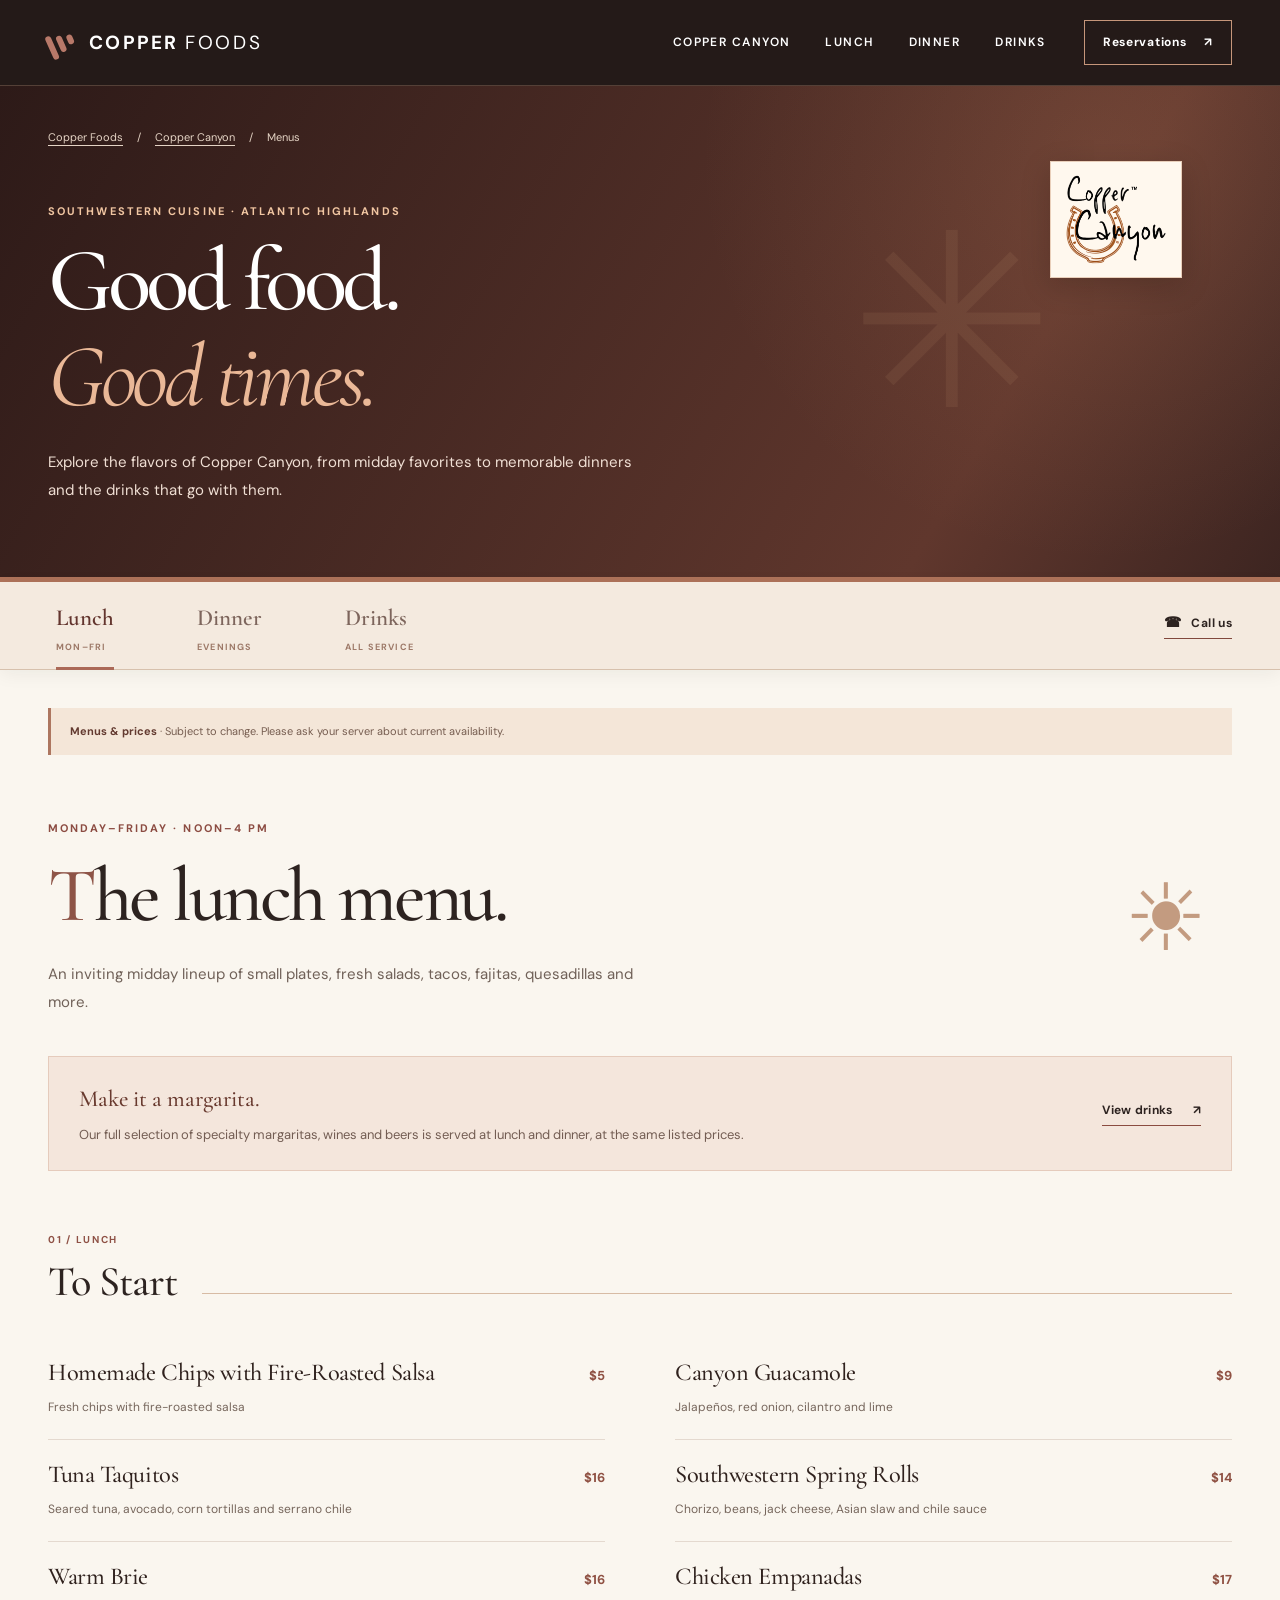
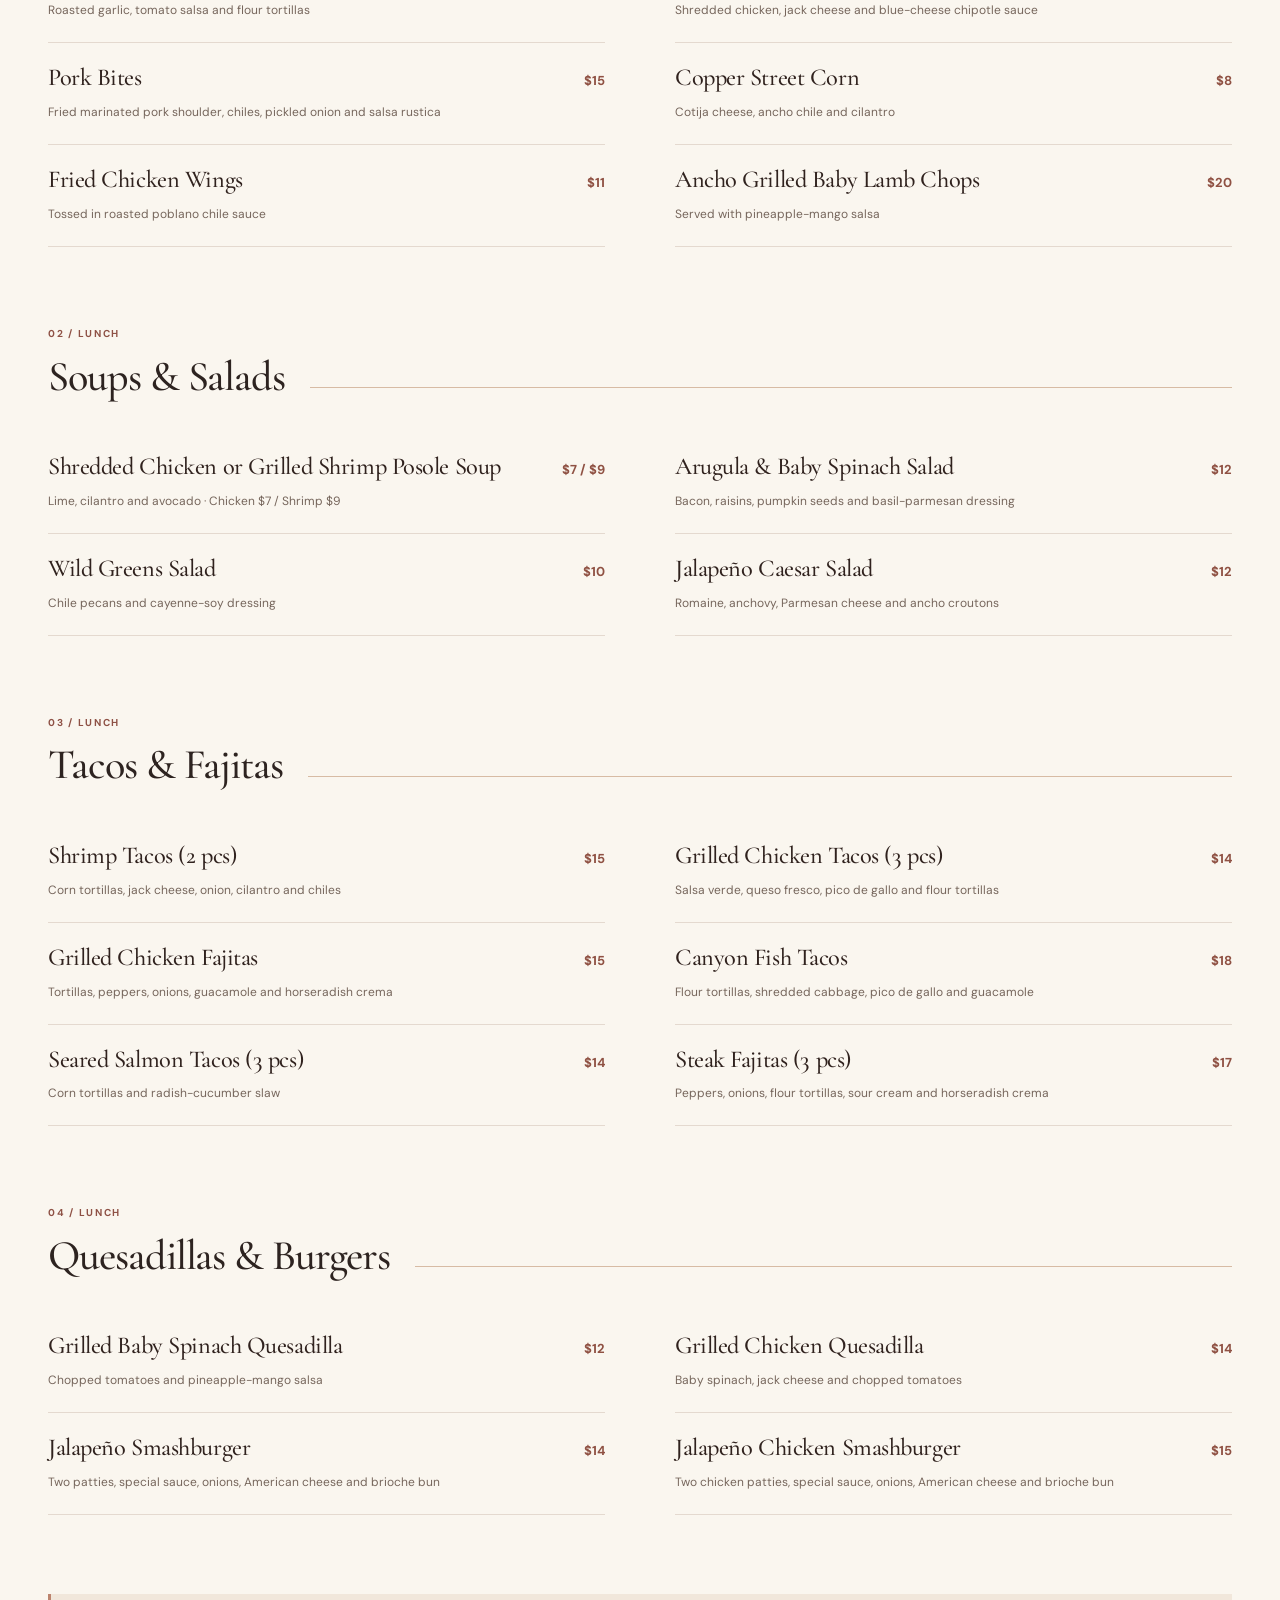
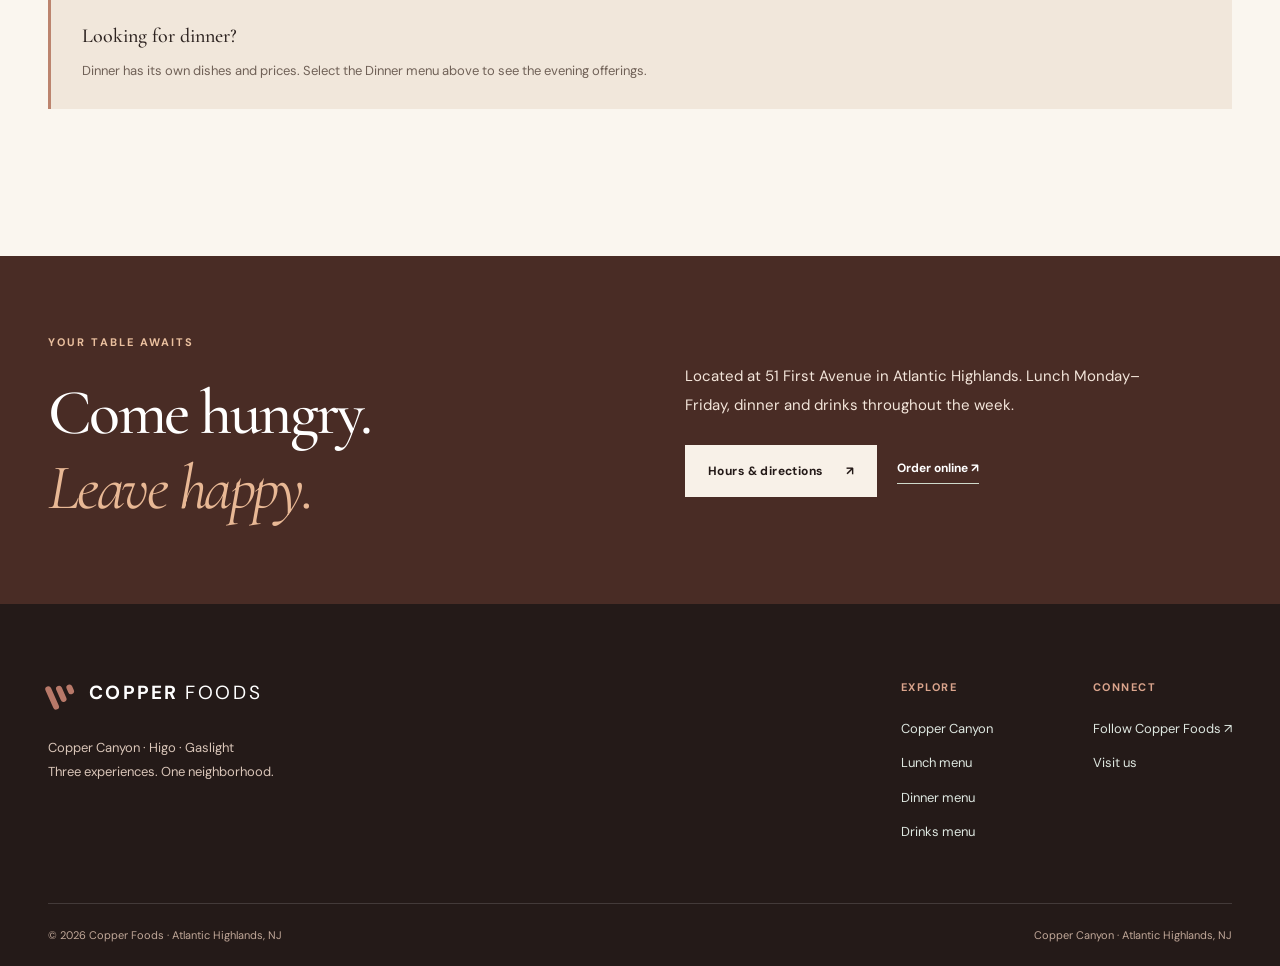
==== commit 2f43dd20: "Use Copper Canyon original local logo on all digital menus" ====
--- a/copper-canyon-menus.html
+++ b/copper-canyon-menus.html
@@ -32,7 +32,7 @@
 <section class="digital-hero">
  <div class="section-shell digital-hero-content">
   <nav class="digital-breadcrumb" aria-label="Breadcrumb"><a href="index.html">Copper Foods</a><span>/</span><a href="copper-canyon.html">Copper Canyon</a><span>/</span><span aria-current="page">Menus</span></nav>
-  <div class="cc-brand-plate cc-brand-plate-small"><img src="https://static.wixstatic.com/media/fb6df9_c9702d12a1c1456aaa371bfe033fb192~mv2.png" alt="Original Copper Canyon horseshoe logo" onerror="this.style.display='none';this.nextElementSibling.hidden=false"><span class="cc-brand-fallback" hidden>Copper Canyon</span></div>
+  <div class="cc-brand-plate cc-brand-plate-small"><img src="assets/copper-canyon/logo.png" alt="Copper Canyon original horseshoe logo"></div>
   <p class="eyebrow">SOUTHWESTERN CUISINE · ATLANTIC HIGHLANDS</p>
   <h1>Good food.<br><em>Good times.</em></h1>
   <p>Explore the flavors of Copper Canyon, from midday favorites to memorable dinners and the drinks that go with them.</p>
@@ -50,7 +50,7 @@
  </div>
 </div>
 <section class="menu-area section-shell" aria-label="Restaurant menus">
- <p class="menu-preview-note"><strong>Website preview</strong> · Menu transcribed from restaurant photographs. Final selections, availability and prices are subject to management confirmation.</p>
+ <p class="menu-preview-note"><strong>Menus &amp; prices</strong> · Subject to change. Please ask your server about current availability.</p>
  <section class="menu-panel" id="lunch" aria-labelledby="lunch-heading">
  <div class="menu-panel-heading"><div><p class="eyebrow">Monday–Friday · Noon–4 PM</p><h2 id="lunch-heading">The lunch menu.</h2><p>An inviting midday lineup of small plates, fresh salads, tacos, fajitas, quesadillas and more.</p></div><span class="menu-panel-medallion" aria-hidden="true">☀</span></div>
  <aside class="menu-shared-drinks"><div><strong>Make it a margarita.</strong><p>Our full selection of specialty margaritas, wines and beers is served at lunch and dinner, at the same listed prices.</p></div><a href="#drinks" class="menu-inline-link">View drinks <span aria-hidden="true">↗</span></a></aside>
@@ -207,7 +207,7 @@
 </main>
 <footer class="site-footer">
  <div class="shell footer-main"><div><a class="wordmark footer-wordmark" href="index.html"><span class="wordmark-symbol" aria-hidden="true"><span></span><span></span><span></span></span><span>COPPER <em>FOODS</em></span></a><p>Copper Canyon · Higo · Gaslight<br>Three experiences. One neighborhood.</p></div><div class="footer-links"><div><strong>EXPLORE</strong><a href="copper-canyon.html">Copper Canyon</a><a href="#lunch">Lunch menu</a><a href="#dinner">Dinner menu</a><a href="#drinks">Drinks menu</a></div><div><strong>CONNECT</strong><a href="https://linktr.ee/copperfoods" target="_blank" rel="noopener noreferrer">Follow Copper Foods ↗</a><a href="copper-canyon.html#visit">Visit us</a></div></div></div>
- <div class="shell footer-bottom"><span>© <span id="year">2026</span> Copper Foods · Atlantic Highlands, NJ</span><span>Website preview · confirm menus and external links before launch</span></div>
+ <div class="shell footer-bottom"><span>© <span id="year">2026</span> Copper Foods · Atlantic Highlands, NJ</span><span>Copper Canyon · Atlantic Highlands, NJ</span></div>
 </footer>
 </body>
 </html>
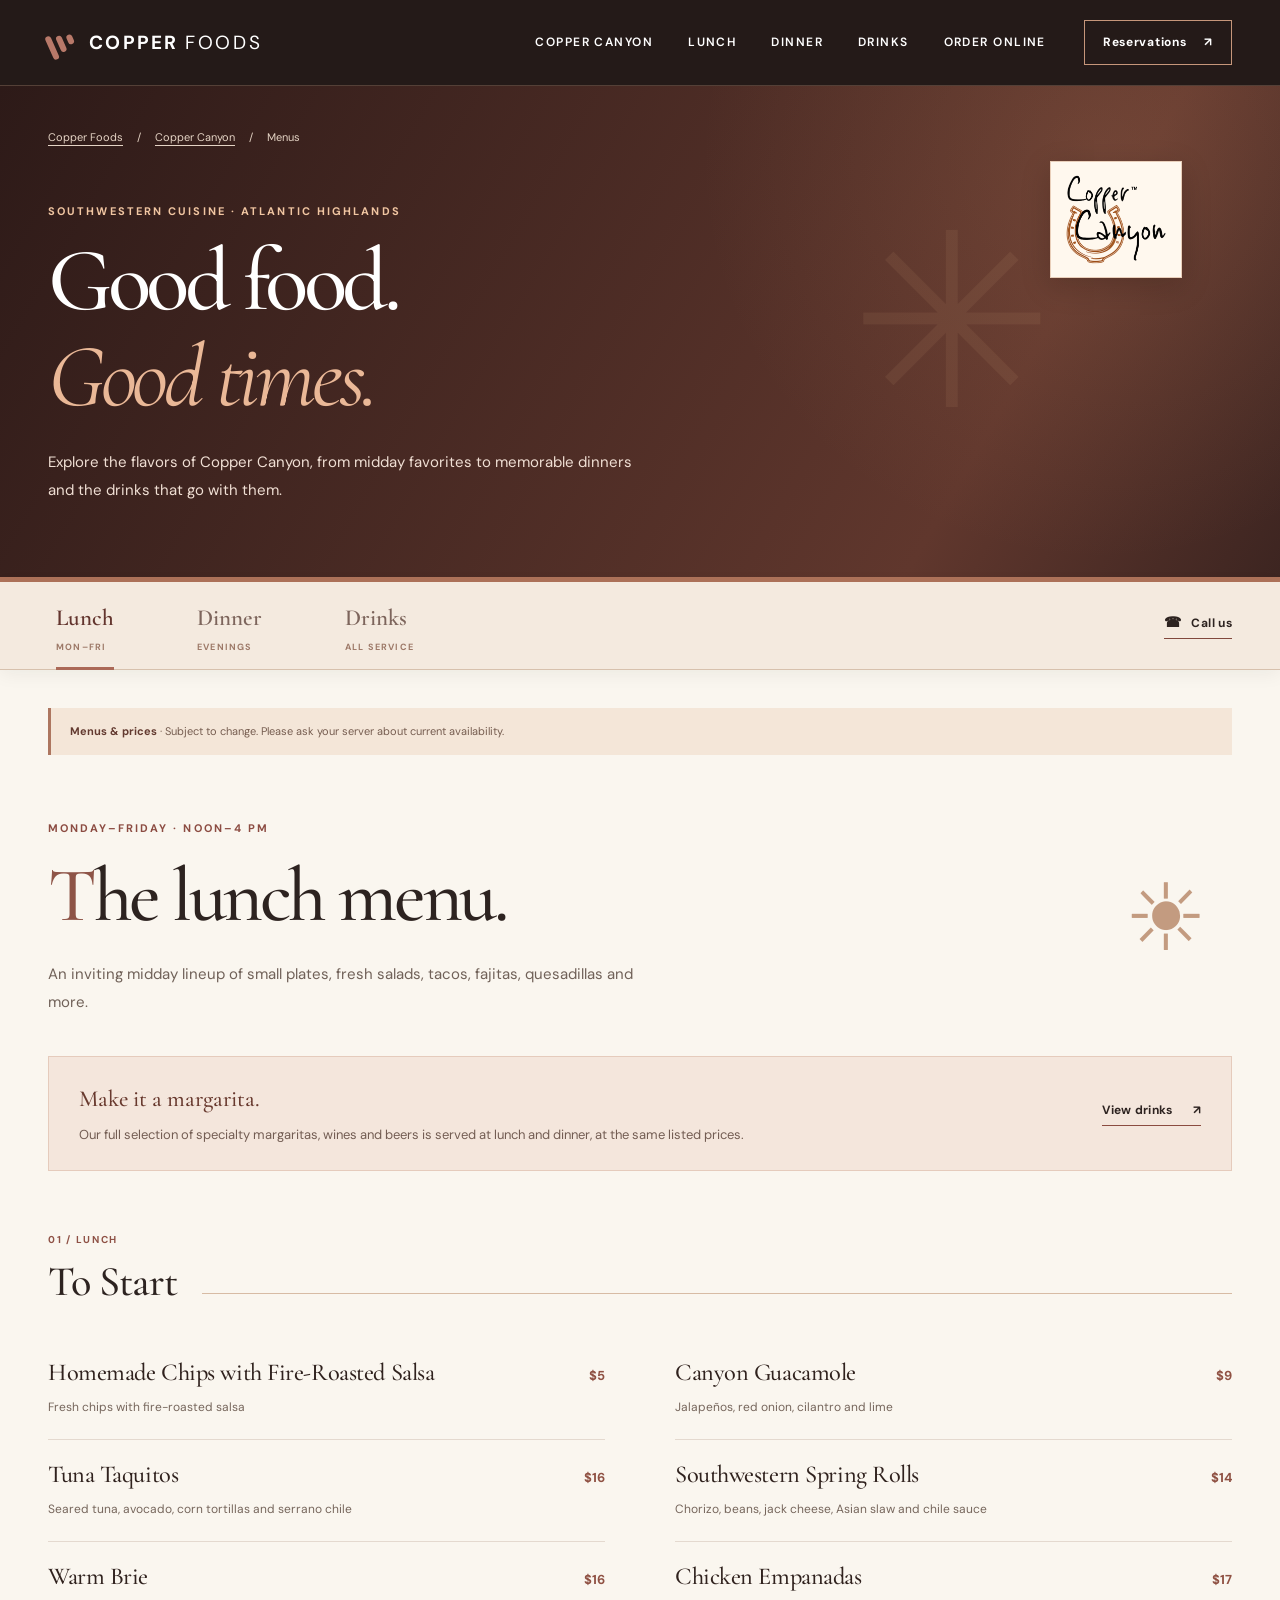
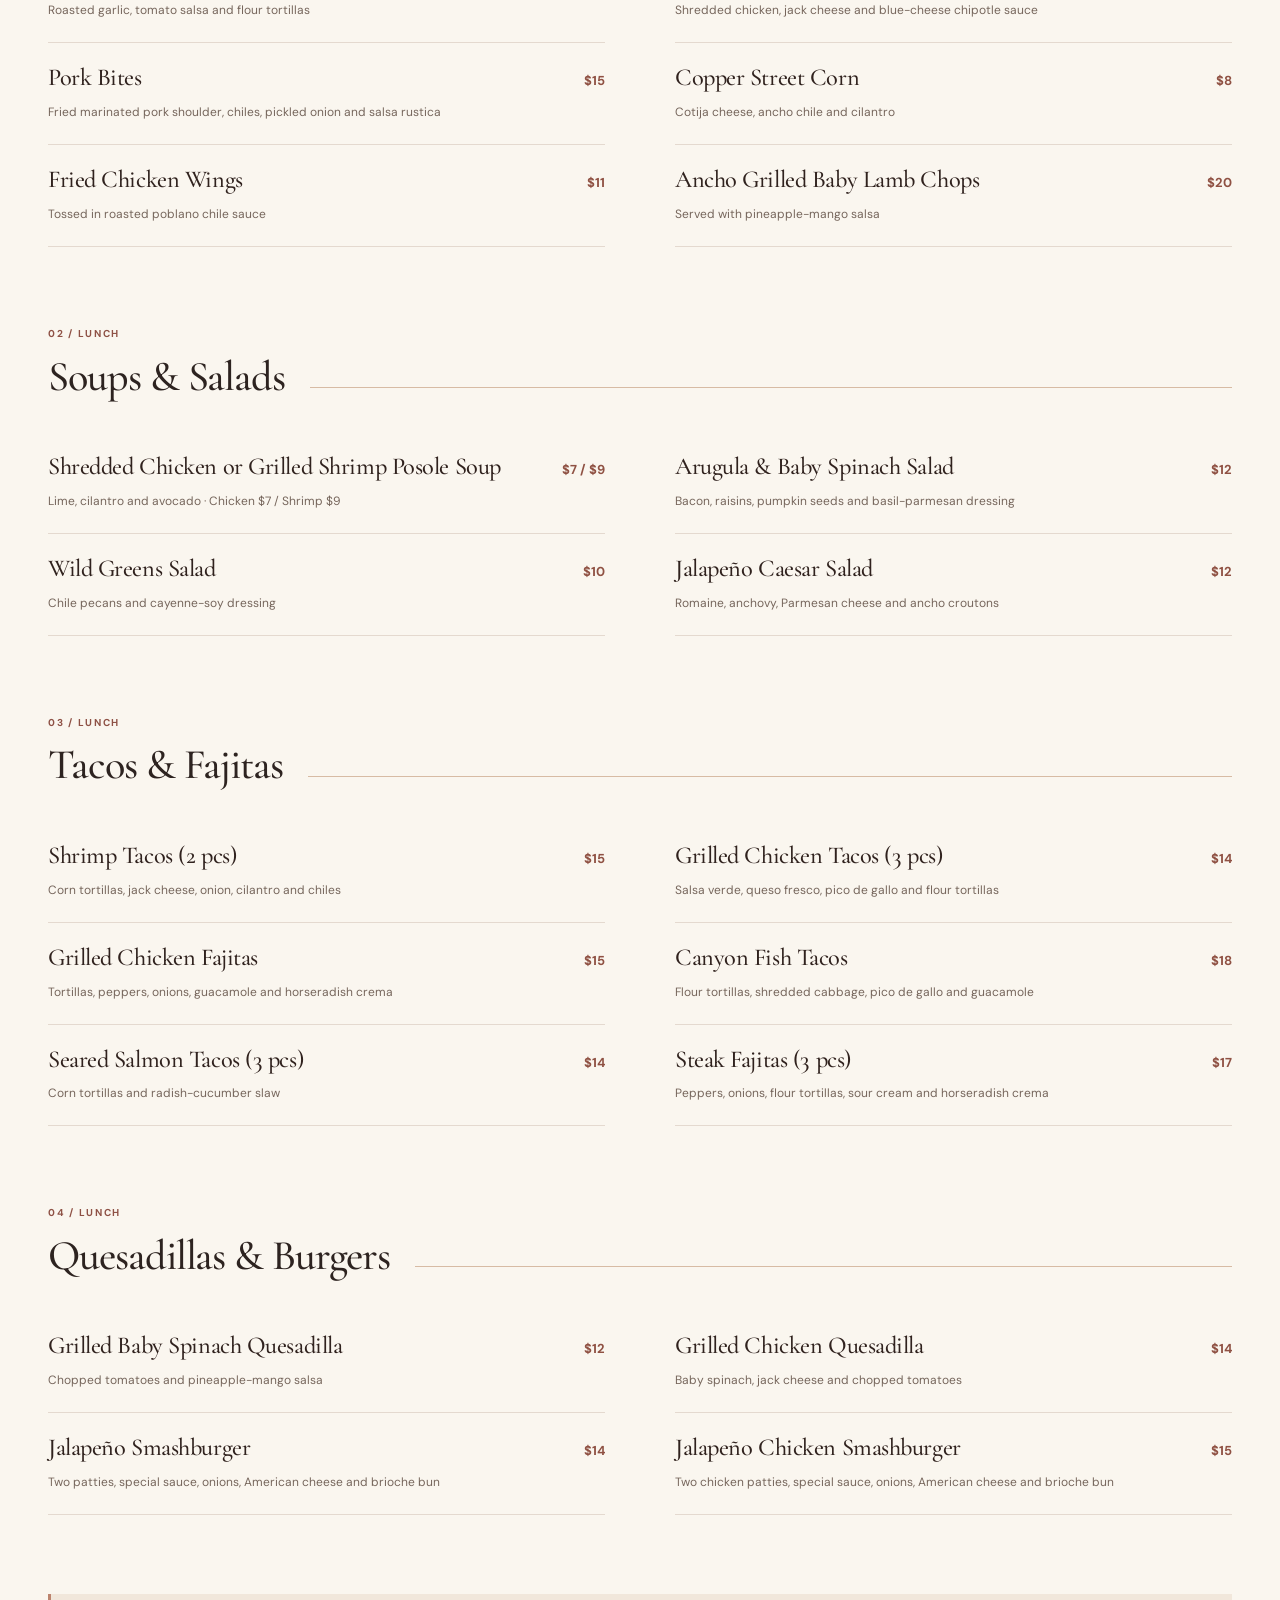
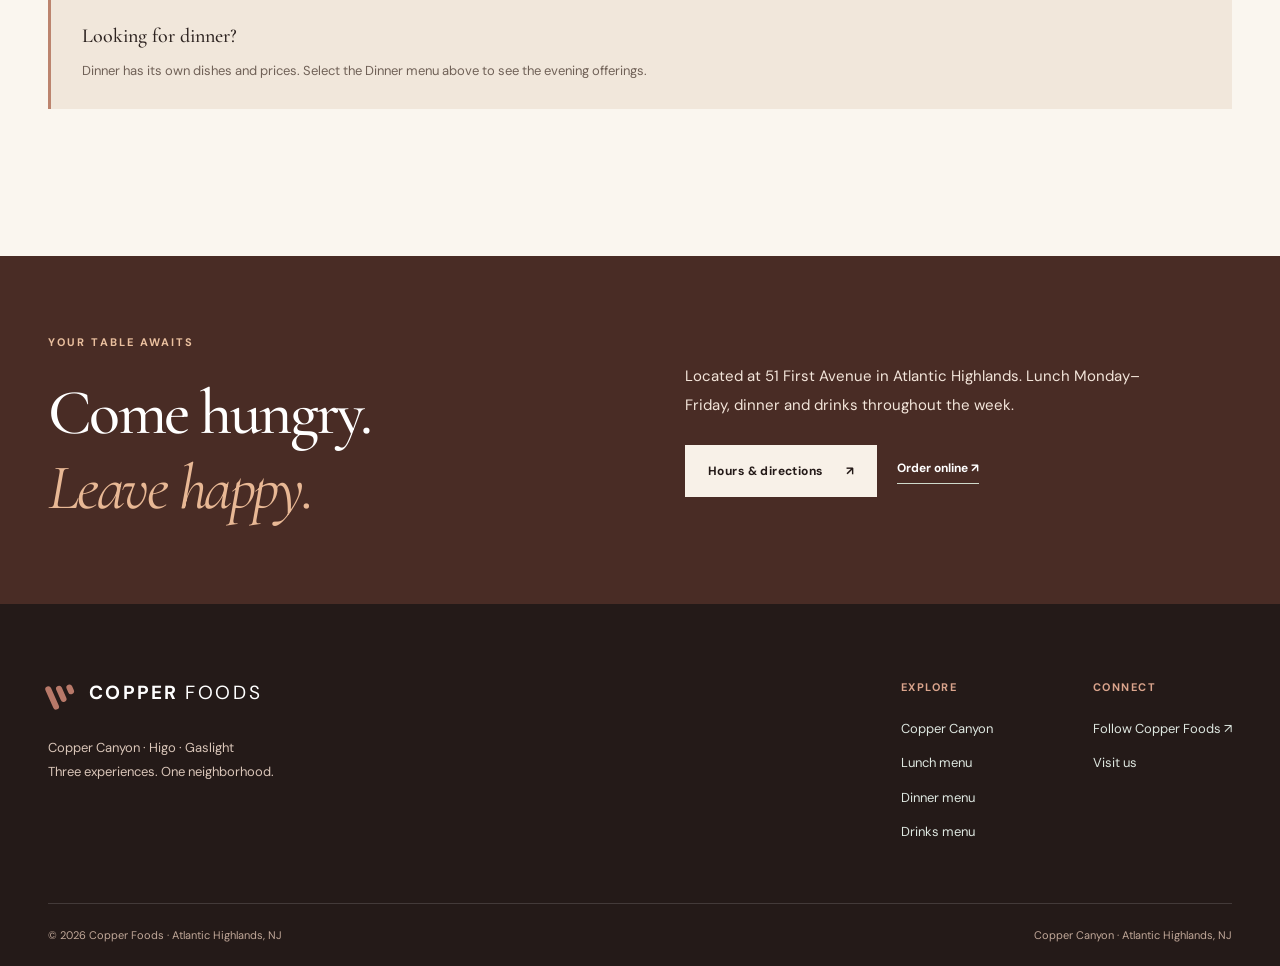
==== commit 3d112e41: "Publish canonical Copper Canyon and Higo ordering choices" ====
--- a/copper-canyon-menus.html
+++ b/copper-canyon-menus.html
@@ -22,11 +22,11 @@
 <header class="site-header">
  <div class="header-inner shell">
   <a class="wordmark" href="index.html" aria-label="Copper Foods home"><span class="wordmark-symbol" aria-hidden="true"><span></span><span></span><span></span></span><span>COPPER <em>FOODS</em></span></a>
-  <nav class="desktop-nav" aria-label="Main navigation"><a href="copper-canyon.html">Copper Canyon</a><a href="#lunch">Lunch</a><a href="#dinner">Dinner</a><a href="#drinks">Drinks</a></nav>
+  <nav class="desktop-nav" aria-label="Main navigation"><a href="copper-canyon.html">Copper Canyon</a><a href="#lunch">Lunch</a><a href="#dinner">Dinner</a><a href="#drinks">Drinks</a><a href="order-online.html">Order online</a></nav>
   <a class="header-cta" href="https://www.yelp.com/reservations/copper-canyon-atlantic-highlands" target="_blank" rel="noopener noreferrer">Reservations <span aria-hidden="true">↗</span></a>
   <button class="menu-toggle" type="button" aria-expanded="false" aria-controls="mobile-navigation" aria-label="Open navigation"><span></span><span></span><span></span></button>
  </div>
- <nav class="mobile-nav" id="mobile-navigation" aria-label="Mobile navigation" hidden><a href="copper-canyon.html">Copper Canyon home</a><a href="#lunch">Lunch menu</a><a href="#dinner">Dinner menu</a><a href="#drinks">Drinks menu</a><a href="https://www.yelp.com/reservations/copper-canyon-atlantic-highlands" target="_blank" rel="noopener noreferrer">Reservations ↗</a></nav>
+ <nav class="mobile-nav" id="mobile-navigation" aria-label="Mobile navigation" hidden><a href="copper-canyon.html">Copper Canyon home</a><a href="#lunch">Lunch menu</a><a href="#dinner">Dinner menu</a><a href="#drinks">Drinks menu</a><a href="https://www.yelp.com/reservations/copper-canyon-atlantic-highlands" target="_blank" rel="noopener noreferrer">Reservations ↗</a><a href="order-online.html">Order online</a></nav>
 </header>
 <main id="main">
 <section class="digital-hero">
@@ -202,7 +202,7 @@
  </section>
 </section>
 <section class="digital-menu-outro">
- <div class="section-shell digital-menu-outro-inner"><div><p class="eyebrow">YOUR TABLE AWAITS</p><h2>Come hungry.<br><em>Leave happy.</em></h2></div><div><p>Located at 51 First Avenue in Atlantic Highlands. Lunch Monday–Friday, dinner and drinks throughout the week.</p><div class="digital-menu-actions"><a class="button button-light" href="copper-canyon.html#visit">Hours & directions <span aria-hidden="true">↗</span></a><a class="digital-menu-order" href="https://www.orderthecoppercanyon.com/" target="_blank" rel="noopener noreferrer">Order online ↗</a></div></div></div>
+ <div class="section-shell digital-menu-outro-inner"><div><p class="eyebrow">YOUR TABLE AWAITS</p><h2>Come hungry.<br><em>Leave happy.</em></h2></div><div><p>Located at 51 First Avenue in Atlantic Highlands. Lunch Monday–Friday, dinner and drinks throughout the week.</p><div class="digital-menu-actions"><a class="button button-light" href="copper-canyon.html#visit">Hours & directions <span aria-hidden="true">↗</span></a><a class="digital-menu-order" href="order-online.html#copper-canyon" target="_blank" rel="noopener noreferrer">Order online ↗</a></div></div></div>
 </section>
 </main>
 <footer class="site-footer">
--- a/copper-canyon-theme.css
+++ b/copper-canyon-theme.css
@@ -140,3 +140,15 @@
  .cc-site .cc-hero h1{font-size:55px}
  .cc-brand-plate-small{width:67px;height:64px;top:38px;right:0}
 }
+
+/* Presentation photography: all imagery below is original Copper Canyon media
+   downloaded from the restaurant's former site and hosted locally in this repo. */
+.cc-site .cc-hero-photo img{object-position:center 47%;filter:saturate(.83) contrast(1.03)}
+.cc-site .cc-menu-visual img{object-position:center center;filter:saturate(.92)}
+.cc-site .cc-drinks-image img{object-position:center center;filter:saturate(.92)}
+.cc-site .cc-gallery-grid{grid-template-rows:repeat(3,230px)}
+.cc-site .cc-gallery-tile img{filter:saturate(.94)}
+@media(max-width:760px){
+ .cc-site .cc-hero-photo img{object-position:58% center}
+ .cc-site .cc-gallery-grid{grid-template-rows:220px;grid-auto-rows:180px}
+}
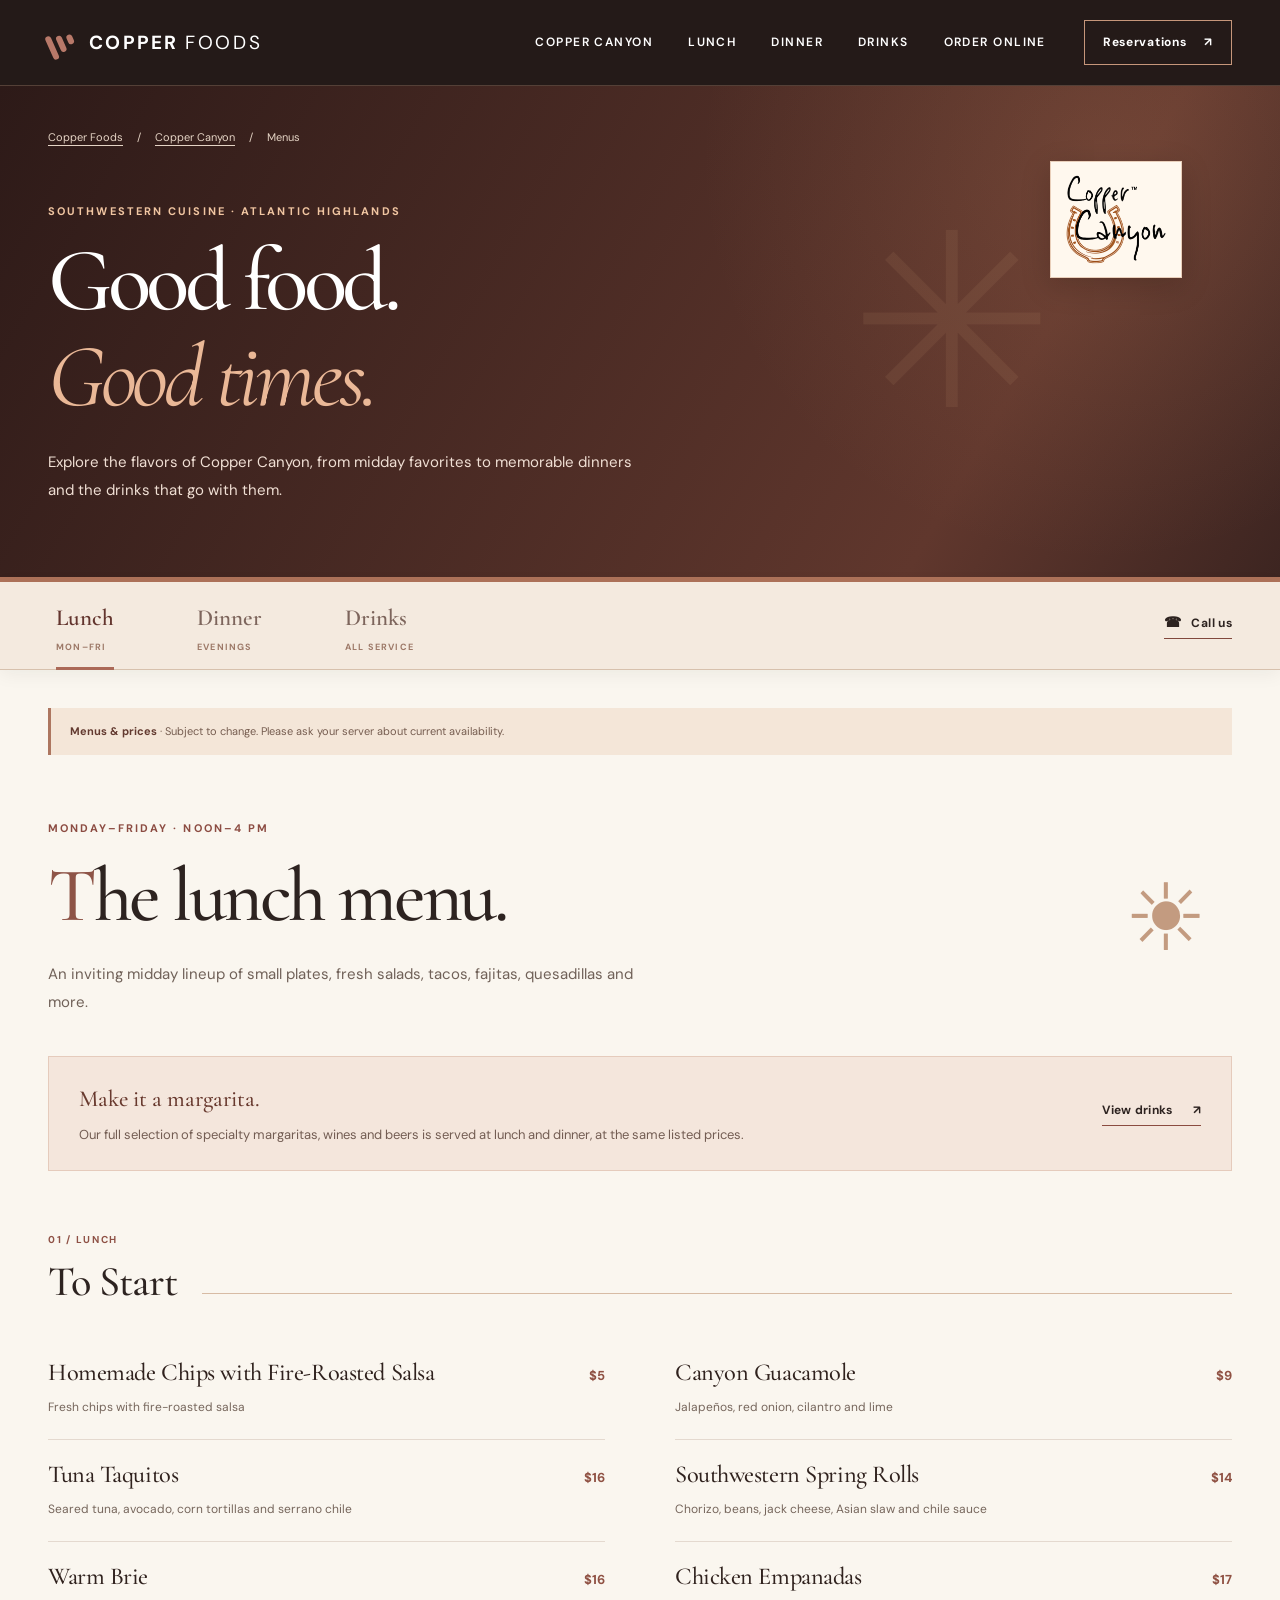
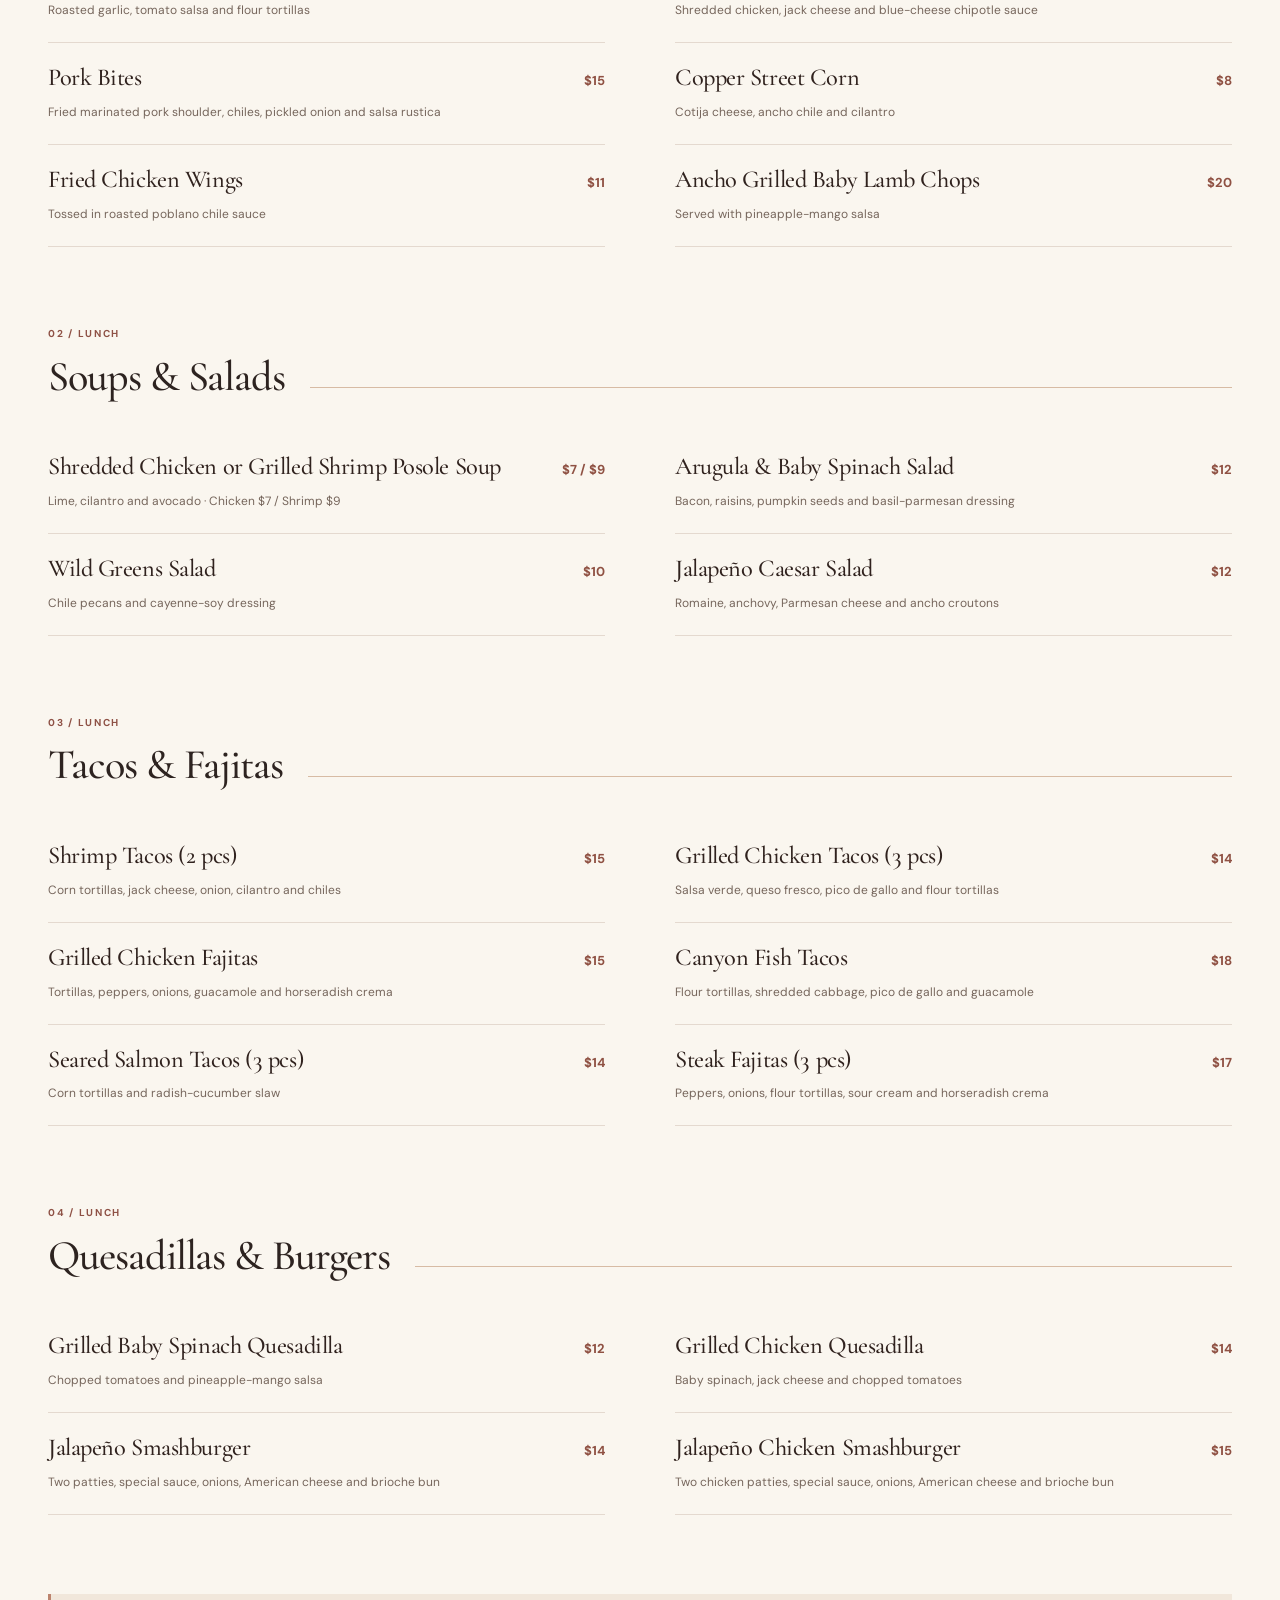
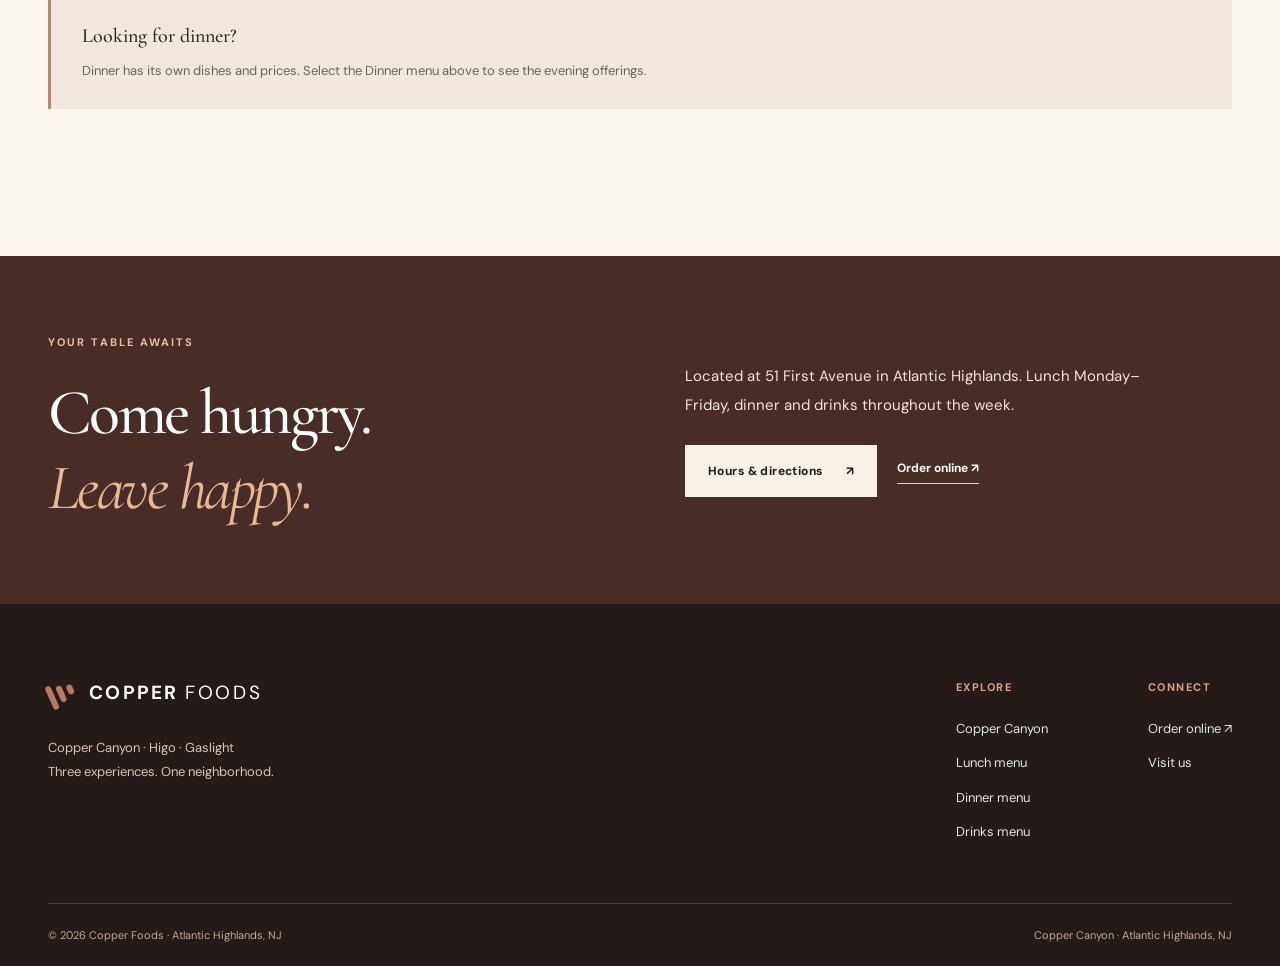
==== commit 1e2fd3ea: "Replace Linktree shortcuts with direct menu, ordering and visit links" ====
--- a/copper-canyon-menus.html
+++ b/copper-canyon-menus.html
@@ -206,7 +206,7 @@
 </section>
 </main>
 <footer class="site-footer">
- <div class="shell footer-main"><div><a class="wordmark footer-wordmark" href="index.html"><span class="wordmark-symbol" aria-hidden="true"><span></span><span></span><span></span></span><span>COPPER <em>FOODS</em></span></a><p>Copper Canyon · Higo · Gaslight<br>Three experiences. One neighborhood.</p></div><div class="footer-links"><div><strong>EXPLORE</strong><a href="copper-canyon.html">Copper Canyon</a><a href="#lunch">Lunch menu</a><a href="#dinner">Dinner menu</a><a href="#drinks">Drinks menu</a></div><div><strong>CONNECT</strong><a href="https://linktr.ee/copperfoods" target="_blank" rel="noopener noreferrer">Follow Copper Foods ↗</a><a href="copper-canyon.html#visit">Visit us</a></div></div></div>
+ <div class="shell footer-main"><div><a class="wordmark footer-wordmark" href="index.html"><span class="wordmark-symbol" aria-hidden="true"><span></span><span></span><span></span></span><span>COPPER <em>FOODS</em></span></a><p>Copper Canyon · Higo · Gaslight<br>Three experiences. One neighborhood.</p></div><div class="footer-links"><div><strong>EXPLORE</strong><a href="copper-canyon.html">Copper Canyon</a><a href="#lunch">Lunch menu</a><a href="#dinner">Dinner menu</a><a href="#drinks">Drinks menu</a></div><div><strong>CONNECT</strong><a href="order-online.html">Order online <span aria-hidden="true">↗</span></a><a href="copper-canyon.html#visit">Visit us</a></div></div></div>
  <div class="shell footer-bottom"><span>© <span id="year">2026</span> Copper Foods · Atlantic Highlands, NJ</span><span>Copper Canyon · Atlantic Highlands, NJ</span></div>
 </footer>
 </body>
